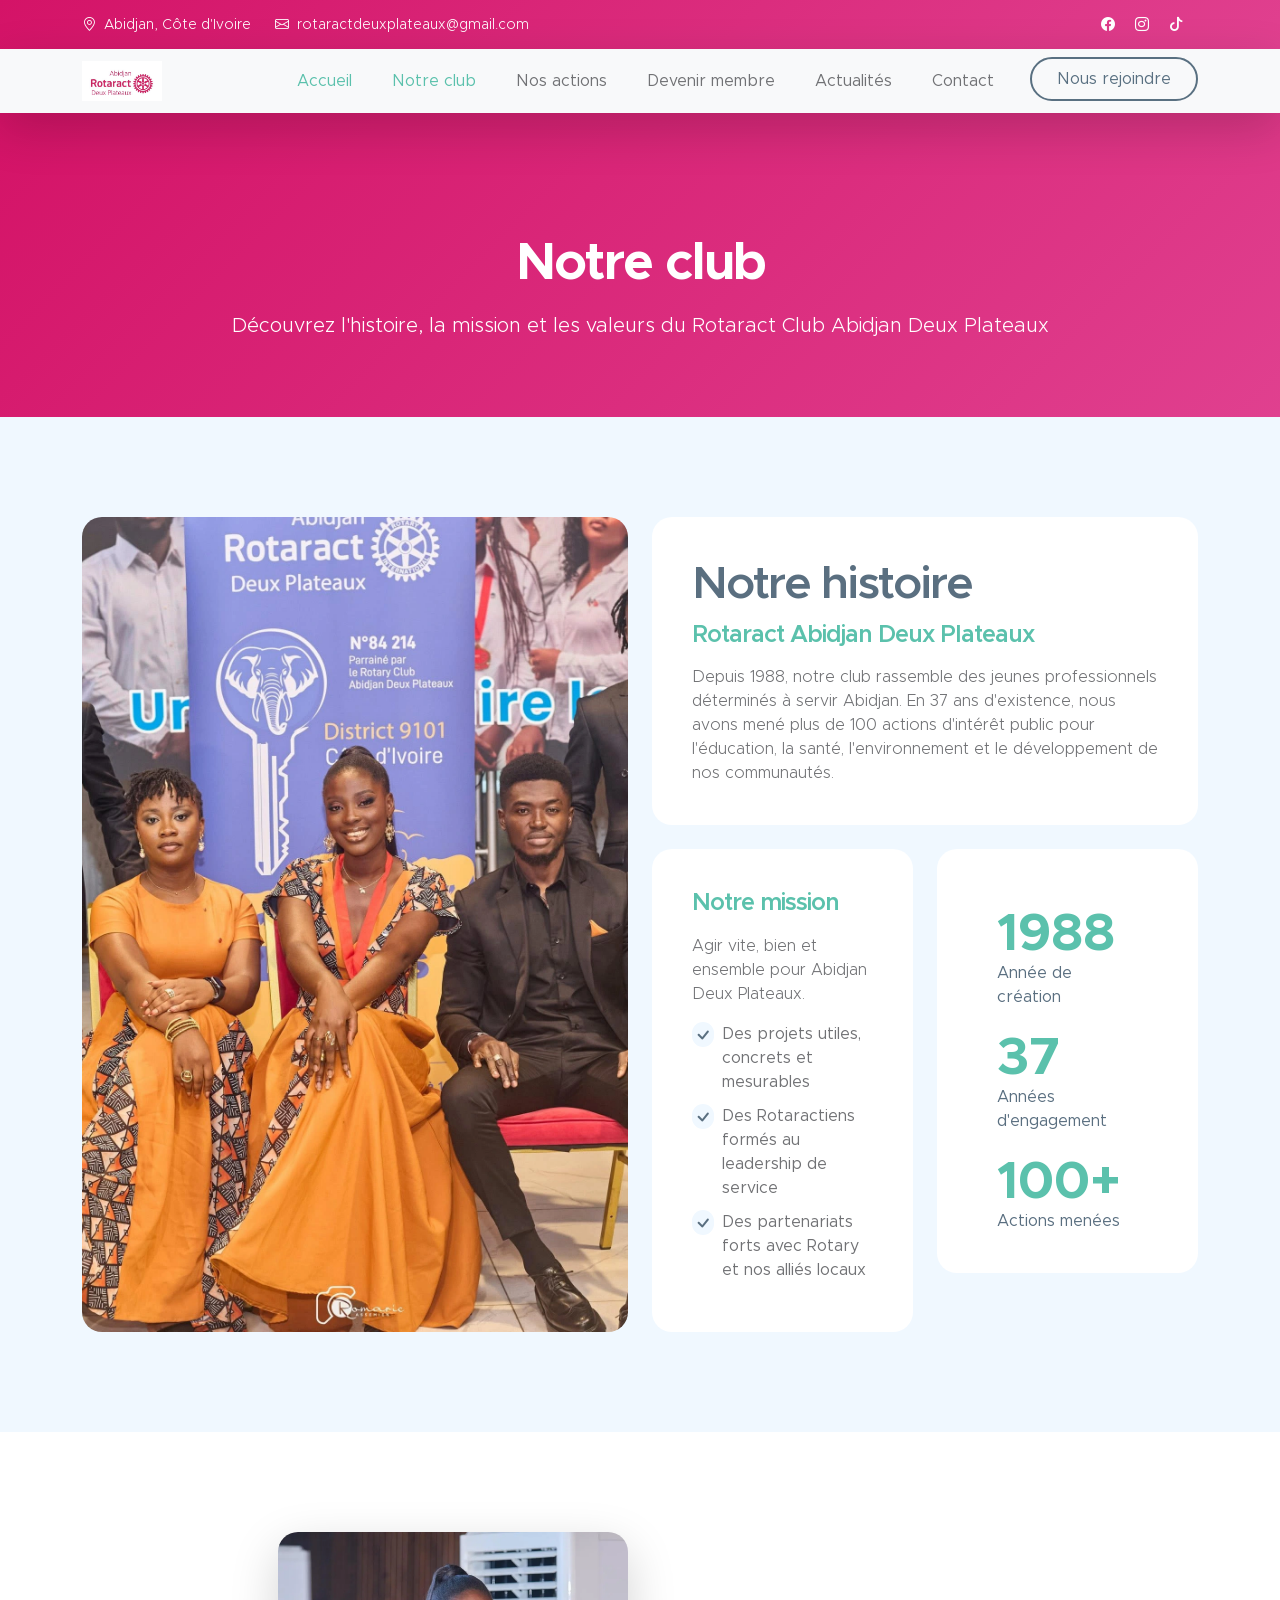
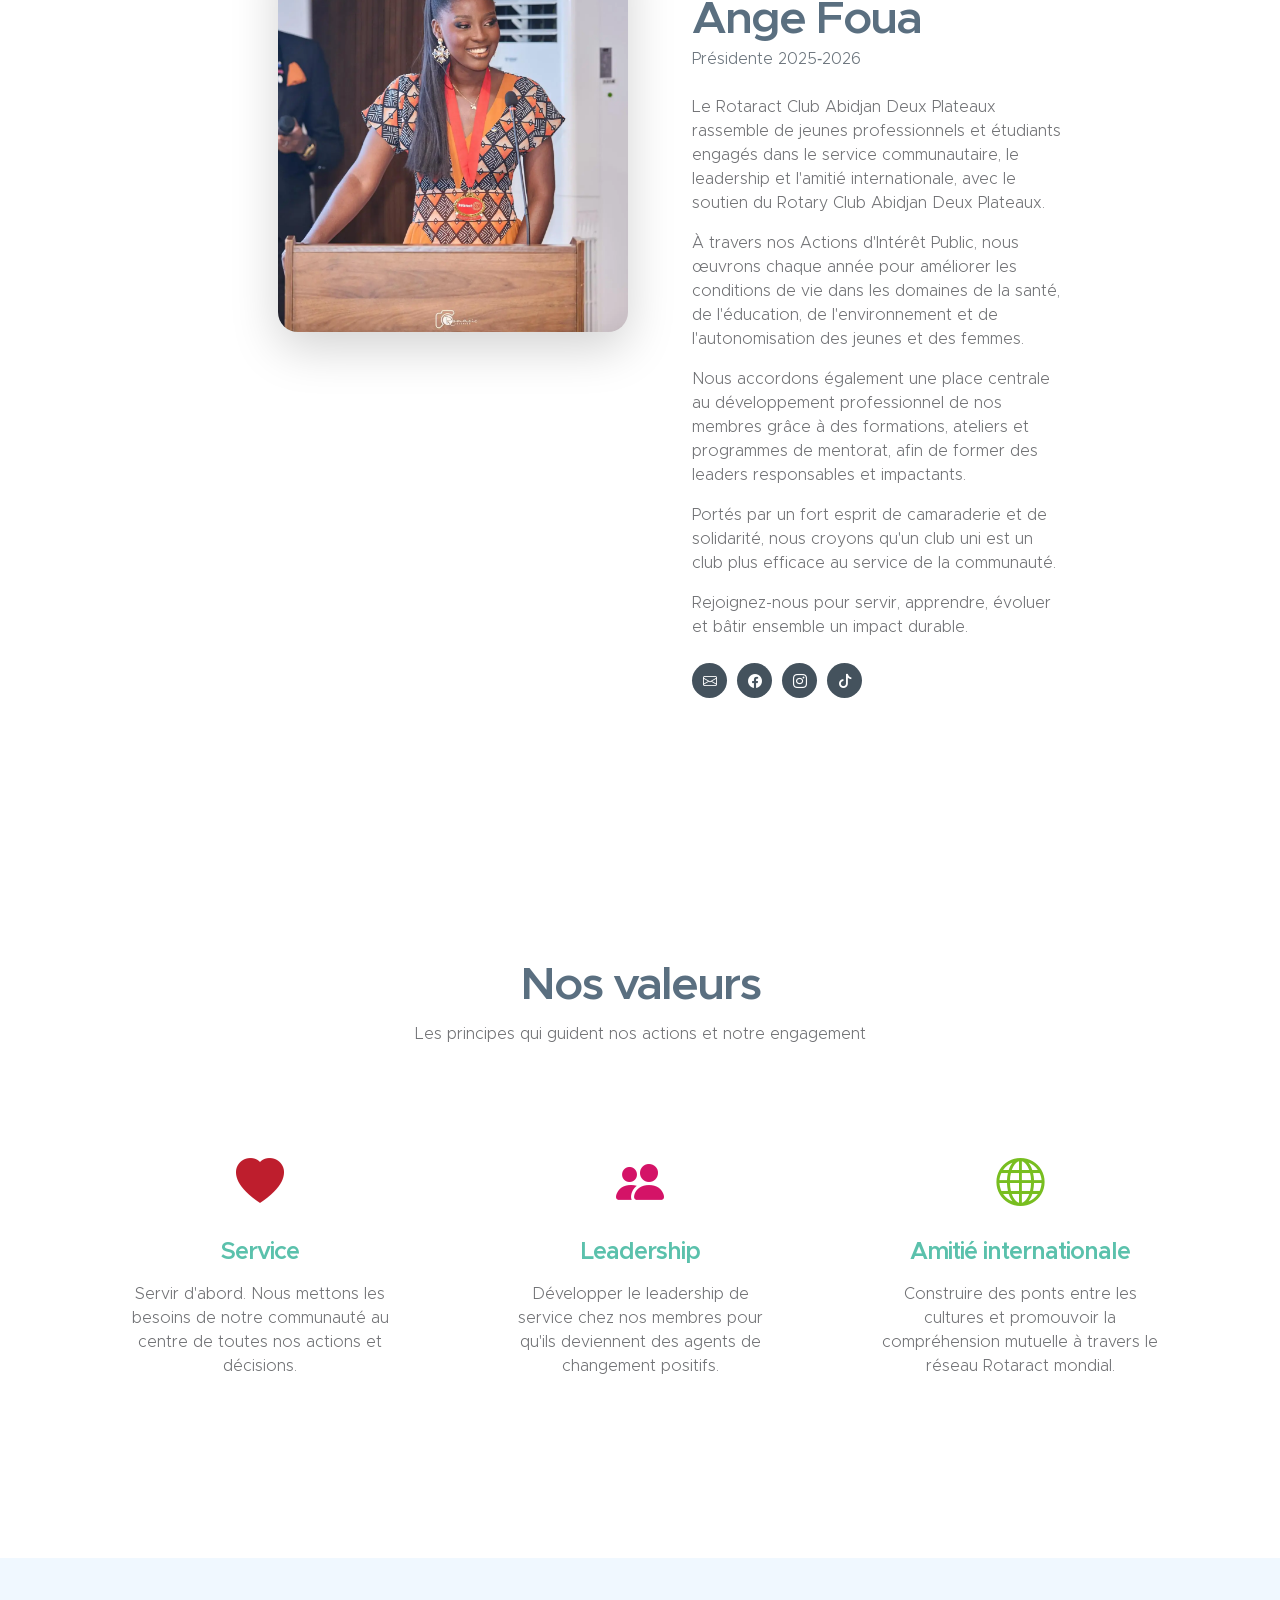
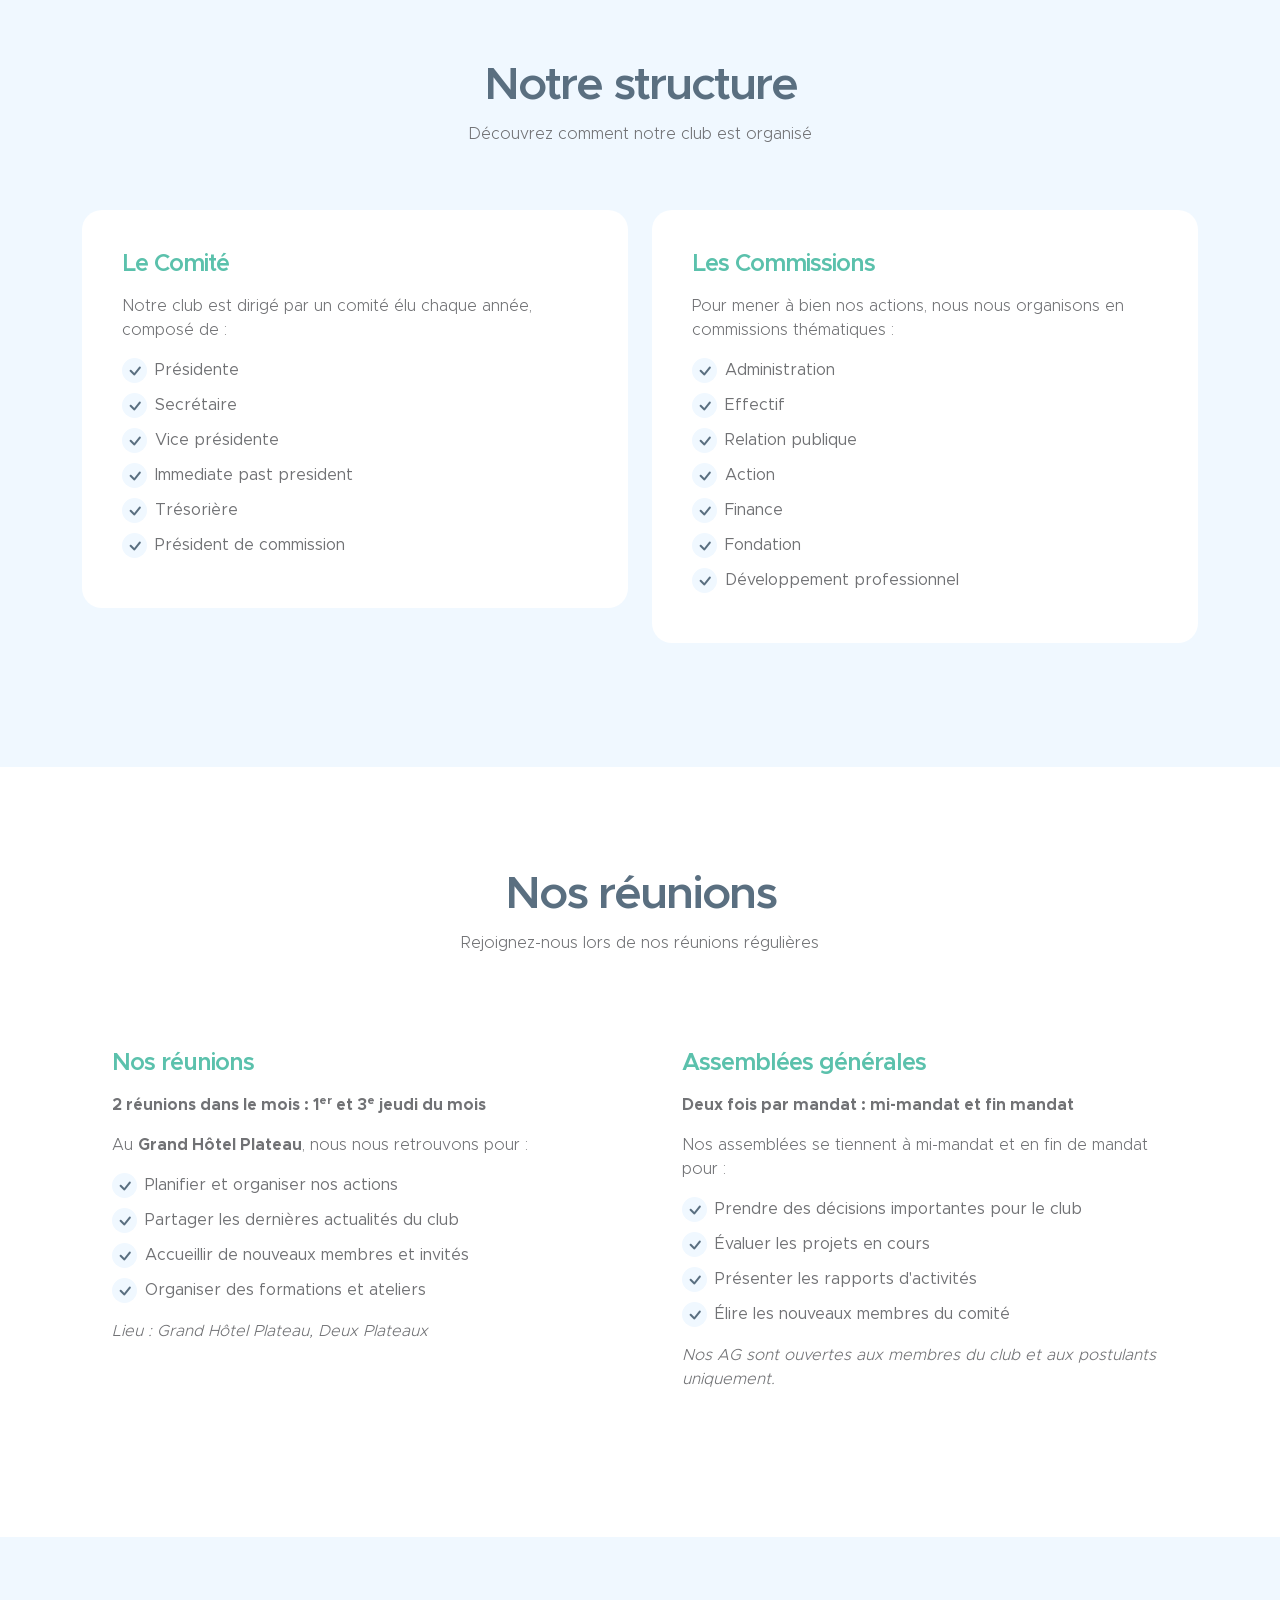
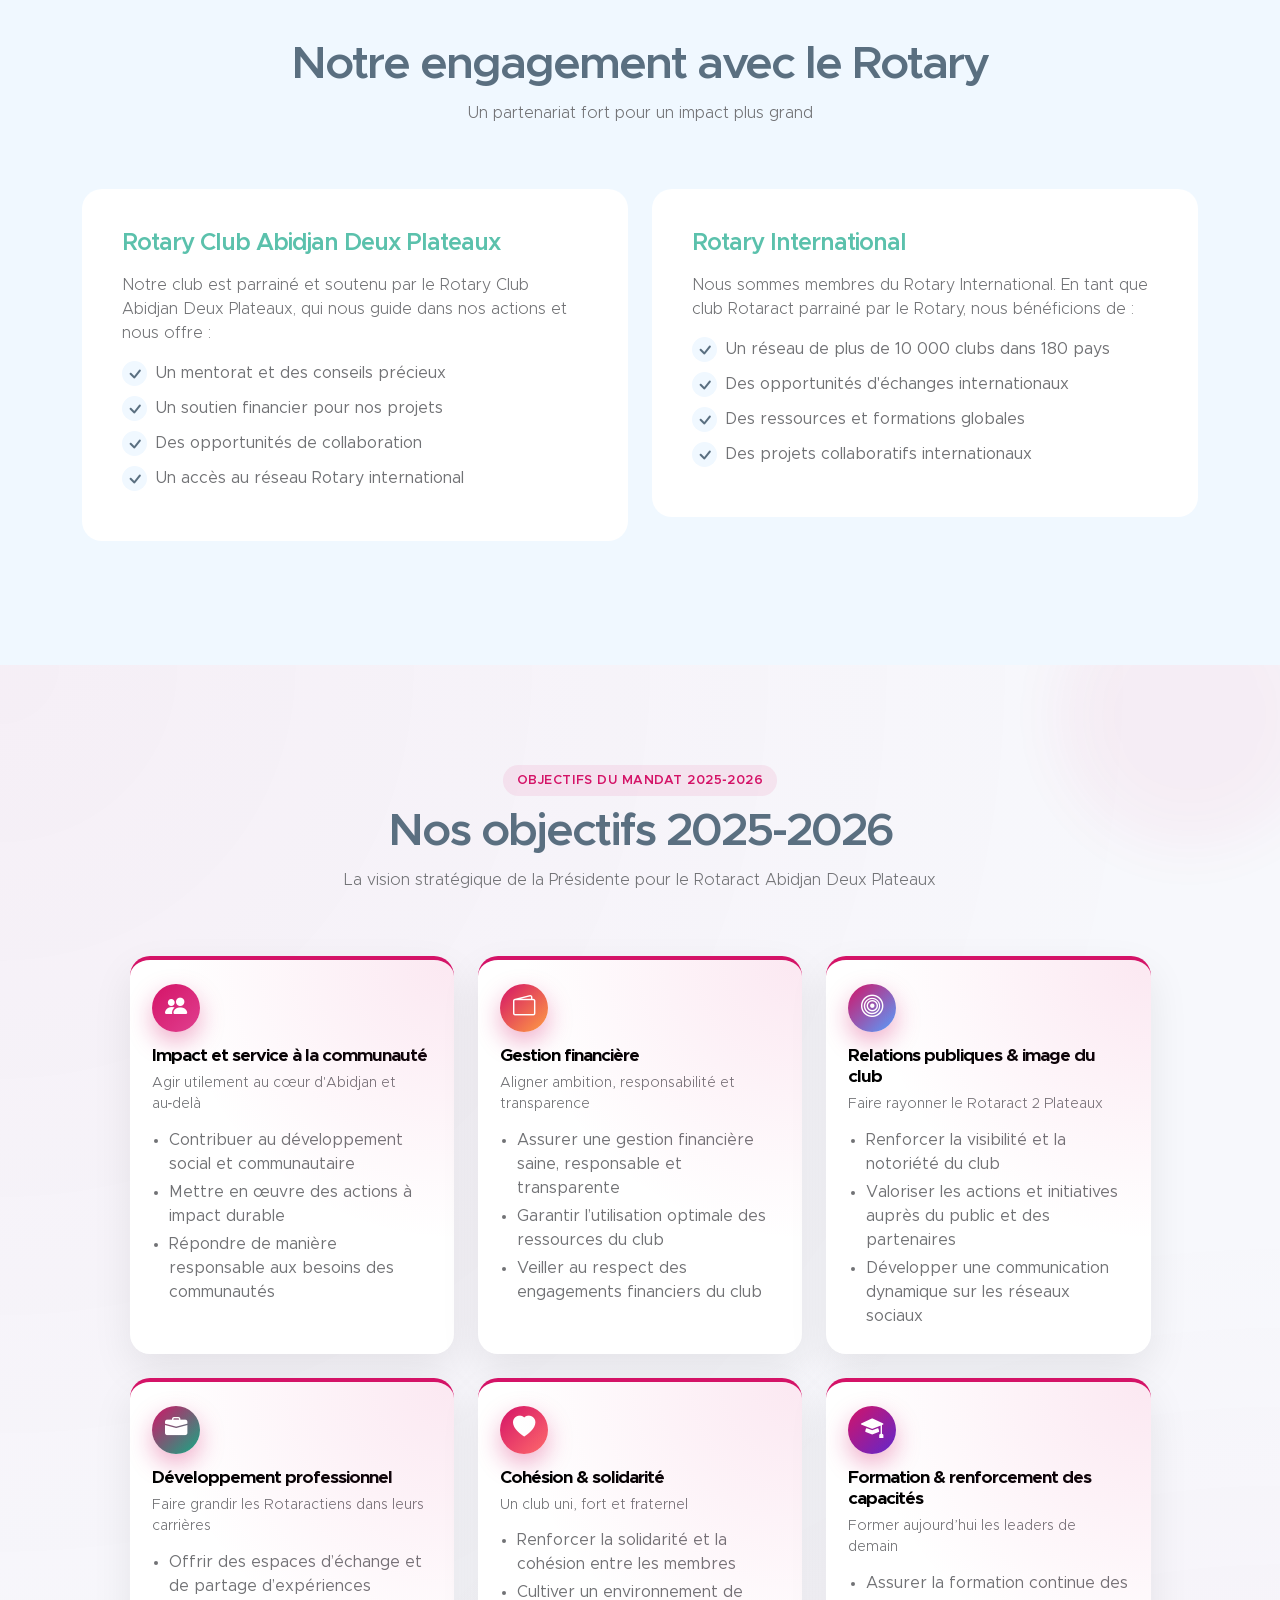
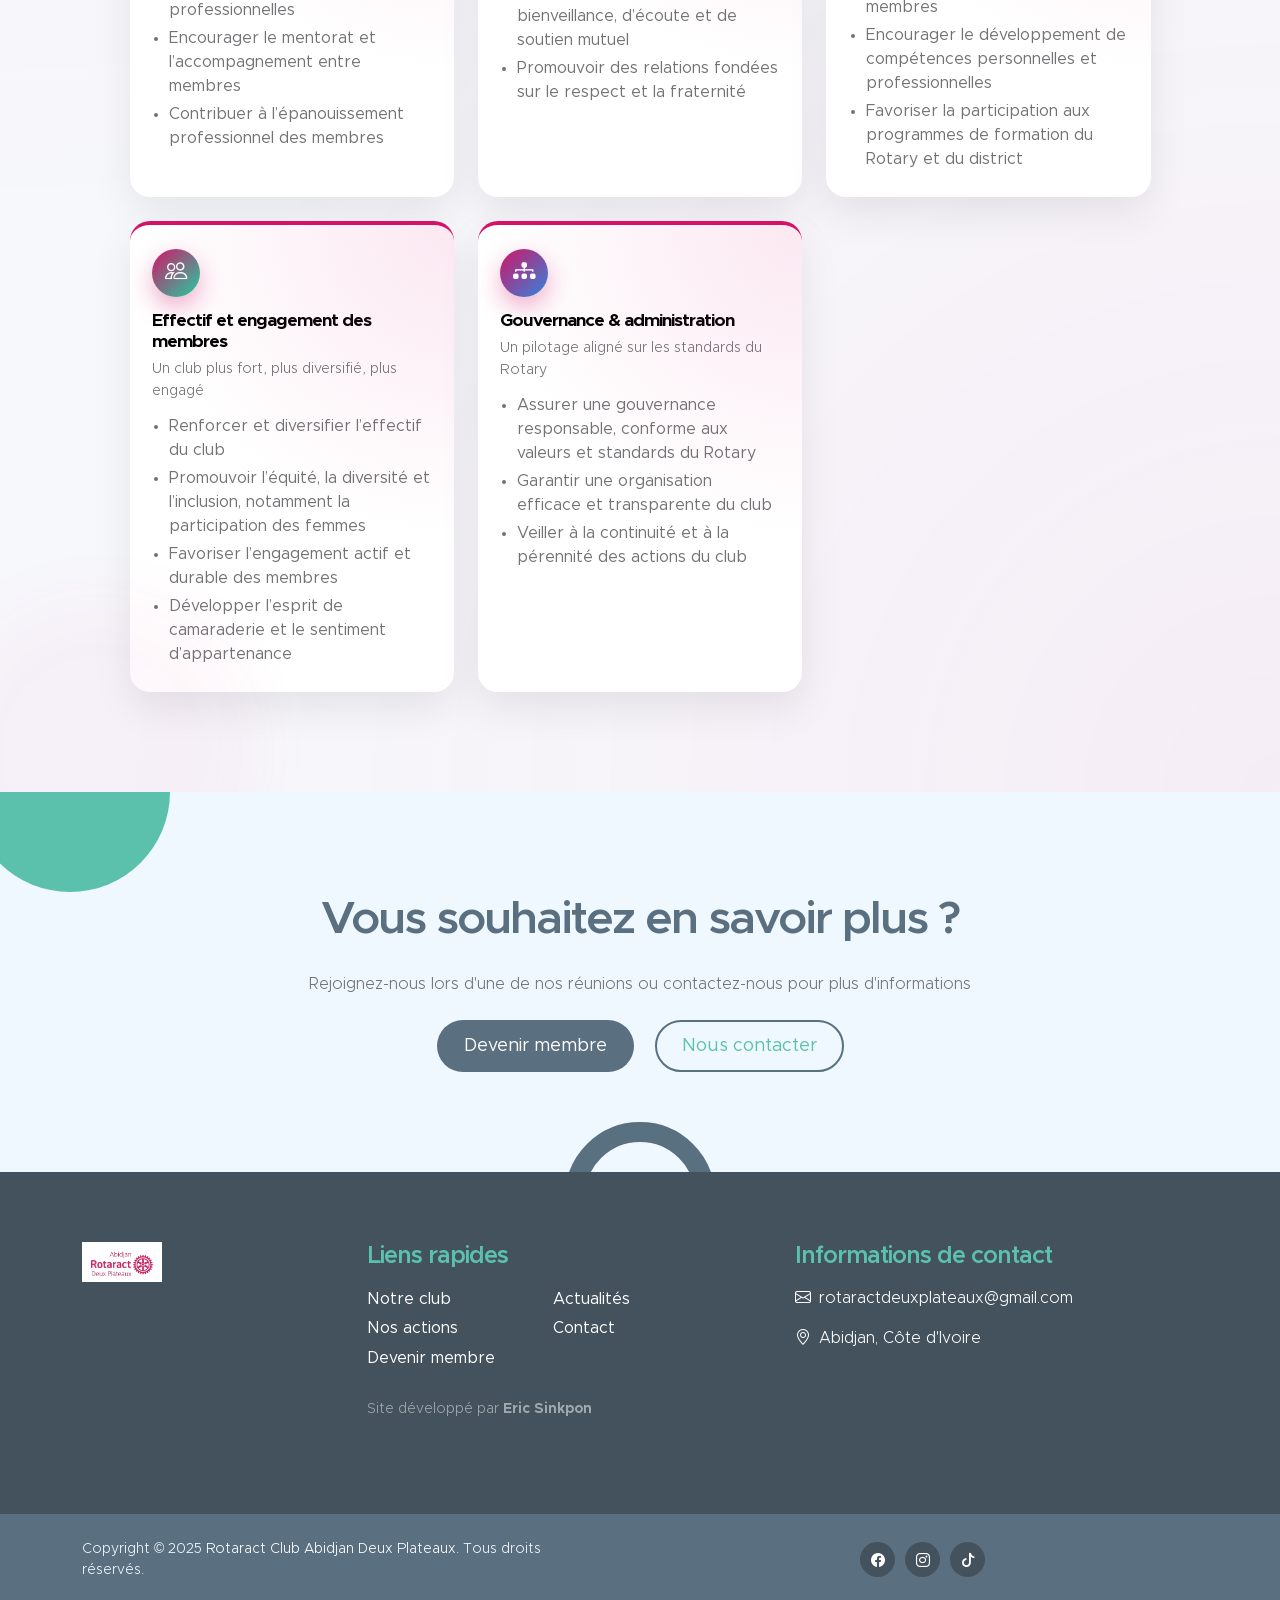
==== club.html @ 0c258805 "Initial import du site Rotaract 2 Plateaux" ====
<!doctype html>
<html lang="fr">

<head>
    <meta charset="utf-8">
    <meta name="viewport" content="width=device-width, initial-scale=1">

    <title>Notre club | Rotaract 2 Plateaux - Histoire, structure, Rotary Abidjan</title>
    <meta name="description" content="Rotaract Club Abidjan Deux Plateaux : histoire, mission, comité et commissions. Club de jeunes Rotary International à Abidjan, Côte d'Ivoire. Rotaract Deux Plateaux.">
    <meta name="keywords" content="Rotaract 2 Plateaux, Rotaract Abidjan, club Rotary Abidjan, notre club, Rotaract Côte d'Ivoire, jeunes Rotary, Deux Plateaux">
    <meta name="author" content="Rotaract Club Abidjan Deux Plateaux">
    <meta name="robots" content="index, follow">

    <meta property="og:type" content="website">
    <meta property="og:title" content="Notre club - Rotaract 2 Plateaux | Abidjan">
    <meta property="og:description" content="Découvrez l'histoire, la mission et la structure du Rotaract Club Abidjan Deux Plateaux. Membre du Rotary International.">
    <meta property="og:image" content="images/logo.png">
    <meta property="og:locale" content="fr_FR">

    <!-- CSS FILES -->
    <link href="css/bootstrap.min.css" rel="stylesheet">

    <link href="css/bootstrap-icons.css" rel="stylesheet">

    <link href="css/templatemo-kind-heart-charity.css" rel="stylesheet">
</head>

<body>
    <div class="page-loading-overlay" id="pageLoadingOverlay" aria-hidden="true">
        <img src="images/loading.JPG" alt="" class="page-loading-overlay__img" width="100" height="100">
    </div>
    <script>
      (function(){var el=document.getElementById('pageLoadingOverlay');if(!el)return;
      function hide(){el.classList.add('loaded');setTimeout(function(){if(el.parentNode)el.parentNode.removeChild(el);},450);}
      if(document.readyState!=='loading')hide();else document.addEventListener('DOMContentLoaded',hide);
      })();
    </script>
    <header class="site-header">
        <div class="container">
            <div class="row">

                <div class="col-lg-8 col-12 d-flex flex-wrap">
                    <p class="d-flex me-4 mb-0">
                        <i class="bi-geo-alt me-2"></i>
                        Abidjan, Côte d'Ivoire
                    </p>

                    <p class="d-flex mb-0">
                        <i class="bi-envelope me-2"></i>

                        <a href="mailto:rotaractdeuxplateaux@gmail.com">
                            rotaractdeuxplateaux@gmail.com
                        </a>
                    </p>
                </div>

                <div class="col-lg-3 col-12 ms-auto d-lg-block d-none">
                    <ul class="social-icon">
                        <li class="social-icon-item">
                            <a href="https://www.facebook.com/share/17fua4soZv/?mibextid=wwXIfr" target="_blank" rel="noopener" class="social-icon-link bi-facebook" aria-label="Facebook"></a>
                        </li>
                        <li class="social-icon-item">
                            <a href="https://www.instagram.com/_rotaractdeuxplateaux?igsh=MWwzYWVyMWt2Nnhscg==" target="_blank" rel="noopener" class="social-icon-link bi-instagram" aria-label="Instagram"></a>
                        </li>
                        <li class="social-icon-item">
                            <a href="https://www.tiktok.com/@_rotaractdeuxplat?_r=1&_t=ZS-94KS3LZIjZY" target="_blank" rel="noopener" class="social-icon-link bi-tiktok" aria-label="TikTok"></a>
                        </li>
                    </ul>
                </div>

            </div>
        </div>
    </header>

    <nav class="navbar navbar-expand-lg bg-light shadow-lg">
        <div class="container">
            <a class="navbar-brand" href="index.html">
                <img src="images/logo.png" class="logo img-fluid" alt="Rotaract 2 Plateaux">
            </a>

            <button class="navbar-toggler" type="button" data-bs-toggle="collapse" data-bs-target="#navbarNav"
                aria-controls="navbarNav" aria-expanded="false" aria-label="Toggle navigation">
                <span class="navbar-toggler-icon"></span>
            </button>

            <div class="collapse navbar-collapse" id="navbarNav">
                <ul class="navbar-nav ms-auto">
                    <li class="nav-item">
                        <a class="nav-link" href="index.html">Accueil</a>
                    </li>

                    <li class="nav-item">
                        <a class="nav-link active" href="club.html">Notre club</a>
                    </li>

                    <li class="nav-item">
                        <a class="nav-link" href="actions.html">Nos actions</a>
                    </li>

                    <li class="nav-item">
                        <a class="nav-link" href="membre.html">Devenir membre</a>
                    </li>

                    <li class="nav-item">
                        <a class="nav-link" href="actualites.html">Actualités</a>
                    </li>

                    <li class="nav-item">
                        <a class="nav-link" href="contact.html">Contact</a>
                    </li>

                    <li class="nav-item ms-3">
                        <a class="nav-link custom-btn custom-border-btn btn" href="membre.html">Nous rejoindre</a>
                    </li>
                </ul>
            </div>
        </div>
    </nav>

    <main>
        <section class="section-padding" style="padding-top: 120px; padding-bottom: 60px; background: linear-gradient(135deg, #D41367 0%, #E0408F 100%);">
            <div class="container">
                <div class="row">
                    <div class="col-lg-12 col-12 text-center">
                        <h1 class="text-white mb-3">Notre club</h1>
                        <p class="text-white lead">Découvrez l'histoire, la mission et les valeurs du Rotaract Club Abidjan Deux Plateaux</p>
                    </div>
                </div>
            </div>
        </section>

        <section class="section-padding section-bg">
            <div class="container">
                <div class="row">

                    <div class="col-lg-6 col-12 mb-5 mb-lg-0">
                        <img src="images/action.webp"
                            class="custom-text-box-image img-fluid" alt="">
                    </div>

                    <div class="col-lg-6 col-12">
                        <div class="custom-text-box">
                            <h2 class="mb-2">Notre histoire</h2>

                            <h5 class="mb-3">Rotaract Abidjan Deux Plateaux</h5>

                            <p class="mb-0">Depuis 1988, notre club rassemble des jeunes professionnels déterminés à
                                servir Abidjan. En 37 ans d'existence, nous avons mené plus de 100 actions
                                d'intérêt public pour l'éducation, la santé, l'environnement et
                                le développement de nos communautés.</p>
                        </div>

                        <div class="row">
                            <div class="col-lg-6 col-md-6 col-12">
                                <div class="custom-text-box mb-lg-0">
                                    <h5 class="mb-3">Notre mission</h5>

                                    <p>Agir vite, bien et ensemble pour Abidjan Deux Plateaux.</p>

                                    <ul class="custom-list mt-2">
                                        <li class="custom-list-item d-flex">
                                            <i class="bi-check custom-text-box-icon me-2"></i>
                                            Des projets utiles, concrets et mesurables
                                        </li>
                                        <li class="custom-list-item d-flex">
                                            <i class="bi-check custom-text-box-icon me-2"></i>
                                            Des Rotaractiens formés au leadership de service
                                        </li>
                                        <li class="custom-list-item d-flex">
                                            <i class="bi-check custom-text-box-icon me-2"></i>
                                            Des partenariats forts avec Rotary et nos alliés locaux
                                        </li>
                                    </ul>
                                </div>
                            </div>

                            <div class="col-lg-6 col-md-6 col-12">
                                <div class="custom-text-box d-flex flex-wrap d-lg-block mb-lg-0">
                                    <div class="counter-thumb">
                                        <div class="d-flex">
                                            <span class="counter-number" data-from="1" data-to="1988"
                                                data-speed="800"></span>
                                            <span class="counter-number-text"></span>
                                        </div>

                                        <span class="counter-text">Année de création</span>
                                    </div>

                                    <div class="counter-thumb mt-4">
                                        <div class="d-flex">
                                            <span class="counter-number" data-from="1" data-to="37"
                                                data-speed="800"></span>
                                            <span class="counter-number-text"></span>
                                        </div>

                                        <span class="counter-text">Années d'engagement</span>
                                    </div>

                                    <div class="counter-thumb mt-4">
                                        <div class="d-flex">
                                            <span class="counter-number" data-from="1" data-to="100"
                                                data-speed="800"></span>
                                            <span class="counter-number-text">+</span>
                                        </div>

                                        <span class="counter-text">Actions menées</span>
                                    </div>
                                </div>
                            </div>
                        </div>
                    </div>

                </div>
            </div>
        </section>

        <section class="about-section section-padding">
            <div class="container">
                <div class="row">

                    <div class="col-lg-6 col-md-5 col-12">
                        <img src="images/slide/cover3.webp"
                            class="about-image ms-lg-auto bg-light shadow-lg img-fluid" alt="Ange Foua, Présidente Rotaract Abidjan Deux Plateaux">
                    </div>

                    <div class="col-lg-5 col-md-7 col-12">
                        <div class="custom-text-block">
                            <h2 class="mb-0">Ange Foua</h2>

                            <p class="text-muted mb-lg-4 mb-md-4">Présidente 2025‑2026</p>

                            <p>Le Rotaract Club Abidjan Deux Plateaux rassemble de jeunes professionnels et étudiants engagés dans le service communautaire, le leadership et l'amitié internationale, avec le soutien du Rotary Club Abidjan Deux Plateaux.</p>

                            <p>À travers nos Actions d'Intérêt Public, nous œuvrons chaque année pour améliorer les conditions de vie dans les domaines de la santé, de l'éducation, de l'environnement et de l'autonomisation des jeunes et des femmes.</p>

                            <p>Nous accordons également une place centrale au développement professionnel de nos membres grâce à des formations, ateliers et programmes de mentorat, afin de former des leaders responsables et impactants.</p>

                            <p>Portés par un fort esprit de camaraderie et de solidarité, nous croyons qu'un club uni est un club plus efficace au service de la communauté.</p>

                            <p>Rejoignez-nous pour servir, apprendre, évoluer et bâtir ensemble un impact durable.</p>

                            <ul class="social-icon mt-4">
                                <li class="social-icon-item">
                                    <a href="mailto:rotaractdeuxplateaux@gmail.com" class="social-icon-link bi-envelope" aria-label="Email"></a>
                                </li>
                                <li class="social-icon-item">
                                    <a href="https://www.facebook.com/share/17fua4soZv/?mibextid=wwXIfr" target="_blank" rel="noopener" class="social-icon-link bi-facebook" aria-label="Facebook"></a>
                                </li>
                                <li class="social-icon-item">
                                    <a href="https://www.instagram.com/_rotaractdeuxplateaux?igsh=MWwzYWVyMWt2Nnhscg==" target="_blank" rel="noopener" class="social-icon-link bi-instagram" aria-label="Instagram"></a>
                                </li>
                                <li class="social-icon-item">
                                    <a href="https://www.tiktok.com/@_rotaractdeuxplat?_r=1&_t=ZS-94KS3LZIjZY" target="_blank" rel="noopener" class="social-icon-link bi-tiktok" aria-label="TikTok"></a>
                                </li>
                            </ul>
                        </div>
                    </div>

                </div>
            </div>
        </section>

        <section class="section-padding">
            <div class="container">
                <div class="row">
                    <div class="col-lg-12 col-12 text-center mb-5">
                        <h2>Nos valeurs</h2>
                        <p class="section-lead">Les principes qui guident nos actions et notre engagement</p>
                    </div>

                    <div class="col-lg-4 col-md-6 col-12 mb-4 mb-lg-0">
                        <div class="custom-text-box text-center">
                            <div class="mb-3">
                                <i class="bi-heart-fill" style="font-size: 3rem; color: #BE1E2D;"></i>
                            </div>
                            <h5 class="mb-3">Service</h5>
                            <p>Servir d'abord. Nous mettons les besoins de notre communauté au centre de toutes nos actions et décisions.</p>
                        </div>
                    </div>

                    <div class="col-lg-4 col-md-6 col-12 mb-4 mb-lg-0">
                        <div class="custom-text-box text-center">
                            <div class="mb-3">
                                <i class="bi-people-fill" style="font-size: 3rem; color: #D41367;"></i>
                            </div>
                            <h5 class="mb-3">Leadership</h5>
                            <p>Développer le leadership de service chez nos membres pour qu'ils deviennent des agents de changement positifs.</p>
                        </div>
                    </div>

                    <div class="col-lg-4 col-md-6 col-12">
                        <div class="custom-text-box text-center">
                            <div class="mb-3">
                                <i class="bi-globe" style="font-size: 3rem; color: #78BE20;"></i>
                            </div>
                            <h5 class="mb-3">Amitié internationale</h5>
                            <p>Construire des ponts entre les cultures et promouvoir la compréhension mutuelle à travers le réseau Rotaract mondial.</p>
                        </div>
                    </div>
                </div>
            </div>
        </section>

        <section class="section-padding section-bg">
            <div class="container">
                <div class="row">
                    <div class="col-lg-12 col-12 text-center mb-5">
                        <h2>Notre structure</h2>
                        <p class="section-lead">Découvrez comment notre club est organisé</p>
                    </div>

                    <div class="col-lg-6 col-12 mb-4 mb-lg-0">
                        <div class="custom-text-box">
                            <h5 class="mb-3">Le Comité</h5>
                            <p>Notre club est dirigé par un comité élu chaque année, composé de :</p>
                            <ul class="custom-list mt-2">
                                <li class="custom-list-item d-flex">
                                    <i class="bi-check custom-text-box-icon me-2"></i>
                                    Présidente
                                </li>
                                <li class="custom-list-item d-flex">
                                    <i class="bi-check custom-text-box-icon me-2"></i>
                                    Secrétaire
                                </li>
                                <li class="custom-list-item d-flex">
                                    <i class="bi-check custom-text-box-icon me-2"></i>
                                    Vice présidente
                                </li>
                                <li class="custom-list-item d-flex">
                                    <i class="bi-check custom-text-box-icon me-2"></i>
                                    Immediate past president
                                </li>
                                <li class="custom-list-item d-flex">
                                    <i class="bi-check custom-text-box-icon me-2"></i>
                                    Trésorière
                                </li>
                                <li class="custom-list-item d-flex">
                                    <i class="bi-check custom-text-box-icon me-2"></i>
                                    Président de commission
                                </li>
                            </ul>
                        </div>
                    </div>

                    <div class="col-lg-6 col-12">
                        <div class="custom-text-box">
                            <h5 class="mb-3">Les Commissions</h5>
                            <p>Pour mener à bien nos actions, nous nous organisons en commissions thématiques :</p>
                            <ul class="custom-list mt-2">
                                <li class="custom-list-item d-flex">
                                    <i class="bi-check custom-text-box-icon me-2"></i>
                                    Administration
                                </li>
                                <li class="custom-list-item d-flex">
                                    <i class="bi-check custom-text-box-icon me-2"></i>
                                    Effectif
                                </li>
                                <li class="custom-list-item d-flex">
                                    <i class="bi-check custom-text-box-icon me-2"></i>
                                    Relation publique
                                </li>
                                <li class="custom-list-item d-flex">
                                    <i class="bi-check custom-text-box-icon me-2"></i>
                                    Action
                                </li>
                                <li class="custom-list-item d-flex">
                                    <i class="bi-check custom-text-box-icon me-2"></i>
                                    Finance
                                </li>
                                <li class="custom-list-item d-flex">
                                    <i class="bi-check custom-text-box-icon me-2"></i>
                                    Fondation
                                </li>
                                <li class="custom-list-item d-flex">
                                    <i class="bi-check custom-text-box-icon me-2"></i>
                                    Développement professionnel
                                </li>
                            </ul>
                        </div>
                    </div>
                </div>
            </div>
        </section>

        <section class="section-padding">
            <div class="container">
                <div class="row">
                    <div class="col-lg-12 col-12 text-center mb-5">
                        <h2>Nos réunions</h2>
                        <p class="section-lead">Rejoignez-nous lors de nos réunions régulières</p>
                    </div>

                    <div class="col-lg-6 col-12 mb-4 mb-lg-0">
                        <div class="custom-block-wrap">
                            <div class="custom-block">
                                <div class="custom-block-body">
                                    <h5 class="mb-3">Nos réunions</h5>
                                    <p class="mb-3"><strong>2 réunions dans le mois : 1<sup>er</sup> et 3<sup>e</sup> jeudi du mois</strong></p>
                                    <p>Au <strong>Grand Hôtel Plateau</strong>, nous nous retrouvons pour :</p>
                                    <ul class="custom-list mt-2">
                                        <li class="custom-list-item d-flex">
                                            <i class="bi-check custom-text-box-icon me-2"></i>
                                            Planifier et organiser nos actions
                                        </li>
                                        <li class="custom-list-item d-flex">
                                            <i class="bi-check custom-text-box-icon me-2"></i>
                                            Partager les dernières actualités du club
                                        </li>
                                        <li class="custom-list-item d-flex">
                                            <i class="bi-check custom-text-box-icon me-2"></i>
                                            Accueillir de nouveaux membres et invités
                                        </li>
                                        <li class="custom-list-item d-flex">
                                            <i class="bi-check custom-text-box-icon me-2"></i>
                                            Organiser des formations et ateliers
                                        </li>
                                    </ul>
                                    <p class="mt-3"><em>Lieu : Grand Hôtel Plateau, Deux Plateaux</em></p>
                                </div>
                            </div>
                        </div>
                    </div>

                    <div class="col-lg-6 col-12">
                        <div class="custom-block-wrap">
                            <div class="custom-block">
                                <div class="custom-block-body">
                                    <h5 class="mb-3">Assemblées générales</h5>
                                    <p class="mb-3"><strong>Deux fois par mandat : mi-mandat et fin mandat</strong></p>
                                    <p>Nos assemblées se tiennent à mi-mandat et en fin de mandat pour :</p>
                                    <ul class="custom-list mt-2">
                                        <li class="custom-list-item d-flex">
                                            <i class="bi-check custom-text-box-icon me-2"></i>
                                            Prendre des décisions importantes pour le club
                                        </li>
                                        <li class="custom-list-item d-flex">
                                            <i class="bi-check custom-text-box-icon me-2"></i>
                                            Évaluer les projets en cours
                                        </li>
                                        <li class="custom-list-item d-flex">
                                            <i class="bi-check custom-text-box-icon me-2"></i>
                                            Présenter les rapports d'activités
                                        </li>
                                        <li class="custom-list-item d-flex">
                                            <i class="bi-check custom-text-box-icon me-2"></i>
                                            Élire les nouveaux membres du comité
                                        </li>
                                    </ul>
                                    <p class="mt-3"><em>Nos AG sont ouvertes aux membres du club et aux postulants uniquement.</em></p>
                                </div>
                            </div>
                        </div>
                    </div>
                </div>
            </div>
        </section>

        <section class="section-padding section-bg">
            <div class="container">
                <div class="row">
                    <div class="col-lg-12 col-12 text-center mb-5">
                        <h2>Notre engagement avec le Rotary</h2>
                        <p class="section-lead">Un partenariat fort pour un impact plus grand</p>
                    </div>

                    <div class="col-lg-6 col-12 mb-4 mb-lg-0">
                        <div class="custom-text-box">
                            <h5 class="mb-3">Rotary Club Abidjan Deux Plateaux</h5>
                            <p>Notre club est parrainé et soutenu par le Rotary Club Abidjan Deux Plateaux, qui nous guide dans nos actions et nous offre :</p>
                            <ul class="custom-list mt-2">
                                <li class="custom-list-item d-flex">
                                    <i class="bi-check custom-text-box-icon me-2"></i>
                                    Un mentorat et des conseils précieux
                                </li>
                                <li class="custom-list-item d-flex">
                                    <i class="bi-check custom-text-box-icon me-2"></i>
                                    Un soutien financier pour nos projets
                                </li>
                                <li class="custom-list-item d-flex">
                                    <i class="bi-check custom-text-box-icon me-2"></i>
                                    Des opportunités de collaboration
                                </li>
                                <li class="custom-list-item d-flex">
                                    <i class="bi-check custom-text-box-icon me-2"></i>
                                    Un accès au réseau Rotary international
                                </li>
                            </ul>
                        </div>
                    </div>

                    <div class="col-lg-6 col-12">
                        <div class="custom-text-box">
                            <h5 class="mb-3">Rotary International</h5>
                            <p>Nous sommes membres du Rotary International. En tant que club Rotaract parrainé par le Rotary, nous bénéficions de :</p>
                            <ul class="custom-list mt-2">
                                <li class="custom-list-item d-flex">
                                    <i class="bi-check custom-text-box-icon me-2"></i>
                                    Un réseau de plus de 10 000 clubs dans 180 pays
                                </li>
                                <li class="custom-list-item d-flex">
                                    <i class="bi-check custom-text-box-icon me-2"></i>
                                    Des opportunités d'échanges internationaux
                                </li>
                                <li class="custom-list-item d-flex">
                                    <i class="bi-check custom-text-box-icon me-2"></i>
                                    Des ressources et formations globales
                                </li>
                                <li class="custom-list-item d-flex">
                                    <i class="bi-check custom-text-box-icon me-2"></i>
                                    Des projets collaboratifs internationaux
                                </li>
                            </ul>
                        </div>
                    </div>
                </div>
            </div>
        </section>

        <section class="section-padding objectives-section" id="objectifs-mandat">
            <div class="container">
                <div class="row">
                    <div class="col-lg-12 col-12 text-center mb-5">
                        <span class="section-badge">Objectifs du mandat 2025‑2026</span>
                        <h2>Nos objectifs 2025-2026</h2>
                        <p class="section-lead">La vision stratégique de la Présidente pour le Rotaract Abidjan Deux Plateaux</p>
                    </div>

                    <div class="col-lg-11 col-12 mx-auto">
                        <div class="objectives-grid">
                            <article class="objective-card">
                                <div class="objective-card__icon objective-card__icon--impact">
                                    <i class="bi-people-fill"></i>
                                </div>
                                <h5 class="objective-card__title">Impact et service à la communauté</h5>
                                <p class="objective-card__subtitle">Agir utilement au cœur d'Abidjan et au‑delà</p>
                                <ul class="objective-card__list">
                                    <li>Contribuer au développement social et communautaire</li>
                                    <li>Mettre en œuvre des actions à impact durable</li>
                                    <li>Répondre de manière responsable aux besoins des communautés</li>
                                </ul>
                            </article>

                            <article class="objective-card">
                                <div class="objective-card__icon objective-card__icon--finance">
                                    <i class="bi-wallet2"></i>
                                </div>
                                <h5 class="objective-card__title">Gestion financière</h5>
                                <p class="objective-card__subtitle">Aligner ambition, responsabilité et transparence</p>
                                <ul class="objective-card__list">
                                    <li>Assurer une gestion financière saine, responsable et transparente</li>
                                    <li>Garantir l’utilisation optimale des ressources du club</li>
                                    <li>Veiller au respect des engagements financiers du club</li>
                                </ul>
                            </article>

                            <article class="objective-card">
                                <div class="objective-card__icon objective-card__icon--image">
                                    <i class="bi-bullseye"></i>
                                </div>
                                <h5 class="objective-card__title">Relations publiques &amp; image du club</h5>
                                <p class="objective-card__subtitle">Faire rayonner le Rotaract 2 Plateaux</p>
                                <ul class="objective-card__list">
                                    <li>Renforcer la visibilité et la notoriété du club</li>
                                    <li>Valoriser les actions et initiatives auprès du public et des partenaires</li>
                                    <li>Développer une communication dynamique sur les réseaux sociaux</li>
                                </ul>
                            </article>

                            <article class="objective-card">
                                <div class="objective-card__icon objective-card__icon--pro">
                                    <i class="bi-briefcase-fill"></i>
                                </div>
                                <h5 class="objective-card__title">Développement professionnel</h5>
                                <p class="objective-card__subtitle">Faire grandir les Rotaractiens dans leurs carrières</p>
                                <ul class="objective-card__list">
                                    <li>Offrir des espaces d’échange et de partage d’expériences professionnelles</li>
                                    <li>Encourager le mentorat et l’accompagnement entre membres</li>
                                    <li>Contribuer à l’épanouissement professionnel des membres</li>
                                </ul>
                            </article>

                            <article class="objective-card">
                                <div class="objective-card__icon objective-card__icon--cohesion">
                                    <i class="bi-heart-fill"></i>
                                </div>
                                <h5 class="objective-card__title">Cohésion &amp; solidarité</h5>
                                <p class="objective-card__subtitle">Un club uni, fort et fraternel</p>
                                <ul class="objective-card__list">
                                    <li>Renforcer la solidarité et la cohésion entre les membres</li>
                                    <li>Cultiver un environnement de bienveillance, d’écoute et de soutien mutuel</li>
                                    <li>Promouvoir des relations fondées sur le respect et la fraternité</li>
                                </ul>
                            </article>

                            <article class="objective-card">
                                <div class="objective-card__icon objective-card__icon--formation">
                                    <i class="bi-mortarboard-fill"></i>
                                </div>
                                <h5 class="objective-card__title">Formation &amp; renforcement des capacités</h5>
                                <p class="objective-card__subtitle">Former aujourd’hui les leaders de demain</p>
                                <ul class="objective-card__list">
                                    <li>Assurer la formation continue des membres</li>
                                    <li>Encourager le développement de compétences personnelles et professionnelles</li>
                                    <li>Favoriser la participation aux programmes de formation du Rotary et du district</li>
                                </ul>
                            </article>

                            <article class="objective-card">
                                <div class="objective-card__icon objective-card__icon--members">
                                    <i class="bi-people"></i>
                                </div>
                                <h5 class="objective-card__title">Effectif et engagement des membres</h5>
                                <p class="objective-card__subtitle">Un club plus fort, plus diversifié, plus engagé</p>
                                <ul class="objective-card__list">
                                    <li>Renforcer et diversifier l’effectif du club</li>
                                    <li>Promouvoir l’équité, la diversité et l’inclusion, notamment la participation des femmes</li>
                                    <li>Favoriser l’engagement actif et durable des membres</li>
                                    <li>Développer l’esprit de camaraderie et le sentiment d’appartenance</li>
                                </ul>
                            </article>

                            <article class="objective-card">
                                <div class="objective-card__icon objective-card__icon--governance">
                                    <i class="bi-diagram-3-fill"></i>
                                </div>
                                <h5 class="objective-card__title">Gouvernance &amp; administration</h5>
                                <p class="objective-card__subtitle">Un pilotage aligné sur les standards du Rotary</p>
                                <ul class="objective-card__list">
                                    <li>Assurer une gouvernance responsable, conforme aux valeurs et standards du Rotary</li>
                                    <li>Garantir une organisation efficace et transparente du club</li>
                                    <li>Veiller à la continuité et à la pérennité des actions du club</li>
                                </ul>
                            </article>
                        </div>
                    </div>
                </div>
            </div>
        </section>

        <section class="cta-section section-padding section-bg">
            <div class="container">
                <div class="row justify-content-center align-items-center">
                    <div class="col-lg-8 col-12 text-center">
                        <h2 class="mb-4">Vous souhaitez en savoir plus ?</h2>
                        <p class="mb-4">Rejoignez-nous lors d'une de nos réunions ou contactez-nous pour plus d'informations</p>
                        <a href="membre.html" class="custom-btn btn me-3">Devenir membre</a>
                        <a href="contact.html" class="custom-btn custom-border-btn btn">Nous contacter</a>
                    </div>
                </div>
            </div>
        </section>
    </main>

    <footer class="site-footer">
        <div class="container">
            <div class="row">
                <div class="col-lg-3 col-12 mb-4">
                    <img src="images/logo.png" class="logo img-fluid" alt="">
                </div>

                <div class="col-lg-4 col-md-6 col-12 mb-4">
                    <h5 class="site-footer-title mb-3">Liens rapides</h5>

                    <ul class="footer-menu">
                        <li class="footer-menu-item"><a href="club.html" class="footer-menu-link">Notre club</a></li>

                        <li class="footer-menu-item"><a href="actions.html" class="footer-menu-link">Nos actions</a></li>

                        <li class="footer-menu-item"><a href="membre.html" class="footer-menu-link">Devenir membre</a></li>

                        <li class="footer-menu-item"><a href="actualites.html" class="footer-menu-link">Actualités</a></li>

                        <li class="footer-menu-item"><a href="contact.html" class="footer-menu-link">Contact</a></li>
                    </ul>
                    <p class="developer-credit mt-4 mb-0 small text-white-50">Site développé par <strong>Eric Sinkpon</strong></p>
                </div>

                <div class="col-lg-4 col-md-6 col-12 mx-auto">
                    <h5 class="site-footer-title mb-3">Informations de contact</h5>

                    <p class="text-white d-flex">
                        <i class="bi-envelope me-2"></i>

                        <a href="mailto:rotaractdeuxplateaux@gmail.com" class="site-footer-link">
                            rotaractdeuxplateaux@gmail.com
                        </a>
                    </p>

                    <p class="text-white d-flex mt-3">
                        <i class="bi-geo-alt me-2"></i>
                        Abidjan, Côte d'Ivoire
                    </p>
                </div>
            </div>
        </div>

        <div class="site-footer-bottom">
            <div class="container">
                <div class="row">

                    <div class="col-lg-6 col-md-7 col-12">
                        <p class="copyright-text mb-0">Copyright © 2025 <a href="index.html">Rotaract Club Abidjan Deux Plateaux</a>.
                            Tous droits réservés.
                        </p>
                    </div>

                    <div class="col-lg-6 col-md-5 col-12 d-flex justify-content-center align-items-center mx-auto">
                        <ul class="social-icon">
                            <li class="social-icon-item">
                                <a href="https://www.facebook.com/share/17fua4soZv/?mibextid=wwXIfr" target="_blank" rel="noopener" class="social-icon-link bi-facebook" aria-label="Facebook"></a>
                            </li>
                            <li class="social-icon-item">
                                <a href="https://www.instagram.com/_rotaractdeuxplateaux?igsh=MWwzYWVyMWt2Nnhscg==" target="_blank" rel="noopener" class="social-icon-link bi-instagram" aria-label="Instagram"></a>
                            </li>
                            <li class="social-icon-item">
                                <a href="https://www.tiktok.com/@_rotaractdeuxplat?_r=1&_t=ZS-94KS3LZIjZY" target="_blank" rel="noopener" class="social-icon-link bi-tiktok" aria-label="TikTok"></a>
                            </li>
                        </ul>
                    </div>

                </div>
            </div>
        </div>
    </footer>

    <!-- JAVASCRIPT FILES -->
    <script src="js/jquery.min.js"></script>
    <script src="js/bootstrap.min.js"></script>
    <script src="js/jquery.sticky.js"></script>
    <script src="js/click-scroll.js"></script>
    <script src="js/counter.js"></script>
    <script src="js/custom.js"></script>

</body>

</html>
---- css/templatemo-kind-heart-charity.css ----
/*

TemplateMo 581 Kind Heart Charity

https://templatemo.com/tm-581-kind-heart-charity

*/



@font-face {
    font-family: 'Metropolis';
    src: url('../fonts/Metropolis/Metropolis-Regular.woff2') format('woff2'),
        url('../fonts/Metropolis/Metropolis-Regular.woff') format('woff');
    font-weight: normal;
    font-style: normal;
    font-display: swap;
}

@font-face {
    font-family: 'Metropolis';
    src: url('../fonts/Metropolis/Metropolis-Light.woff2') format('woff2'),
        url('../fonts/Metropolis/Metropolis-Light.woff') format('woff');
    font-weight: 300;
    font-style: normal;
    font-display: swap;
}

@font-face {
    font-family: 'Metropolis';
    src: url('../fonts/Metropolis/Metropolis-SemiBold.woff2') format('woff2'),
        url('../fonts/Metropolis/Metropolis-SemiBold.woff') format('woff');
    font-weight: 600;
    font-style: normal;
    font-display: swap;
}

@font-face {
    font-family: 'Metropolis';
    src: url('../fonts/Metropolis/Metropolis-Bold.woff2') format('woff2'),
        url('../fonts/Metropolis/Metropolis-Bold.woff') format('woff');
    font-weight: bold;
    font-style: normal;
    font-display: swap;
}

/*---------------------------------------
  CUSTOM PROPERTIES ( VARIABLES )             
-----------------------------------------*/
:root {
  /* Couleur rose Rotaract (remplace le bleu sur les éléments de marque) */
  --rotaract-rose:                #D41367;
  --rotaract-rose-light:           #E0408F;
  --white-color:                  #ffffff;
  --primary-color:                #5bc1ac;
  --secondary-color:              #5a6f80;
  --section-bg-color:             #f0f8ff;
  --site-footer-bg-color:         #44525d;
  --custom-btn-bg-color:          #597081;
  --custom-btn-bg-hover-color:    #5bc1ac;
  --dark-color:                   #000000;
  --p-color:                      #717275;
  --border-color:                 #e9eaeb;

  --body-font-family:             'Metropolis', sans-serif;

  --h1-font-size:                 52px;
  --h2-font-size:                 46px;
  --h3-font-size:                 32px;
  --h4-font-size:                 28px;
  --h5-font-size:                 24px;
  --h6-font-size:                 22px;
  --p-font-size:                  16px;
  --btn-font-size:                18px;
  --copyright-font-size:          14px;

  --border-radius-large:          100px;
  --border-radius-medium:         20px;
  --border-radius-small:          10px;

  --font-weight-light:            300;
  --font-weight-normal:           400;
  --font-weight-semibold:         600;
  --font-weight-bold:             700;
}

body {
  background-color: var(--white-color);
  font-family: var(--body-font-family); 
}


/*---------------------------------------
  TYPOGRAPHY               
-----------------------------------------*/

h2,
h3,
h4,
h5,
h6 {
  color: var(--dark-color);
}

h1,
h2,
h3,
h4,
h5,
h6 {
  font-weight: var(--font-weight-semibold);
  letter-spacing: -1px;
}

h1 {
  font-size: var(--h1-font-size);
  font-weight: var(--font-weight-bold);
  letter-spacing: -2px;
}

h2 {
  color: var(--secondary-color);
  font-size: var(--h2-font-size);
  letter-spacing: -2px;
}

h3 {
  font-size: var(--h3-font-size);
}

h4 {
  font-size: var(--h4-font-size);
}

h5 {
  color: var(--primary-color);
  font-size: var(--h5-font-size);
}

h6 {
  font-size: var(--h6-font-size);
}

p {
  color: var(--p-color);
  font-size: var(--p-font-size);
  font-weight: var(--font-weight-light);
}

ul li {
  color: var(--p-color);
  font-size: var(--p-font-size);
  font-weight: var(--font-weight-normal);
}

a, 
button {
  touch-action: manipulation;
  transition: all 0.3s;
}

a {
  color: var(--p-color);
  text-decoration: none;
}

a:hover {
  color: var(--primary-color);
}

b,
strong {
  font-weight: var(--font-weight-bold);
}


/*---------------------------------------
  SECTION               
-----------------------------------------*/
.section-padding {
  padding-top: 100px;
  padding-bottom: 100px;
}

.section-bg {
  background-color: var(--section-bg-color);
}

.section-overlay {
  background: rgba(0, 0, 0, 0.35);
  position: absolute;
  top: 0;
  left: 0;
  pointer-events: none;
  width: 100%;
  height: 100%;
}

.section-overlay + .container {
  position: relative;
}


/*---------------------------------------
  CUSTOM BLOCK               
-----------------------------------------*/
.custom-block-wrap {
  background: var(--white-color);
  border-radius: var(--border-radius-medium);
  position: relative;
  overflow: hidden;
  transition: all 0.5s;
}

.custom-block-wrap:hover {
  box-shadow: 0 1rem 3rem rgba(0,0,0,.175);
}

.custom-block-body {
  padding: 30px;
}

.custom-block-image {
  display: block;
  width: 100%;
  height: 100%;
  object-fit: cover;
}

.custom-block .custom-btn {
  border-radius: 0;
  display: block;
}


/*---------------------------------------
  PROGRESS BAR               
-----------------------------------------*/
.progress {
  background: var(--border-color);
  height: 5px;
}

.progress-bar {
  background: var(--secondary-color);
}


/*---------------------------------------
  CUSTOM ICON COLOR               
-----------------------------------------*/
.custom-icon {
  color: var(--secondary-color);
}


/*---------------------------------------
  CUSTOM LIST               
-----------------------------------------*/
.custom-list {
  margin-bottom: 0;
  padding-left: 0;
}

.custom-list-item {
  list-style: none;
  margin-top: 10px;
  margin-bottom: 10px;
}


/*---------------------------------------
  CUSTOM TEXT BOX               
-----------------------------------------*/
.custom-text-box {
  background: var(--white-color);
  border-radius: var(--border-radius-medium);
  margin-bottom: 24px;
  padding: 40px;
}

.custom-text-box-image {
  border-radius: var(--border-radius-medium);
  width: 100%;
  height: 100%;
  object-fit: cover;
}

.custom-text-box-icon {
  background: var(--section-bg-color);
  border-radius: var(--border-radius-large);
  color: var(--secondary-color);
  font-size: var(--h6-font-size);
  text-align: center;
  display: inline-block;
  vertical-align: middle;
  width: 25px;
  height: 25px;
  line-height: 30px;
}


/*---------------------------------------
  AVATAR IMAGE - TESTIMONIAL, AUTHOR               
-----------------------------------------*/
.avatar-image {
  border-radius: var(--border-radius-large);
  width: 65px;
  height: 65px;
  object-fit: cover;
}


/*---------------------------------------
  CUSTOM BUTTON               
-----------------------------------------*/
.custom-btn {
  background: var(--secondary-color);
  border: 2px solid transparent;
  border-radius: var(--border-radius-large);
  color: var(--white-color);
  font-size: var(--btn-font-size);
  font-weight: var(--font-weight-normal);
  line-height: normal;
  padding: 15px 25px;
}

.navbar-expand-lg .navbar-nav .nav-link.custom-btn {
  color: var(--custom-btn-bg-color);
  margin-top: 8px;
  padding: 12px 25px;
}

.custom-btn:hover {
  background: var(--primary-color);
  color: var(--white-color);
}

.custom-border-btn {
  background: transparent;
  border: 2px solid var(--custom-btn-bg-color);
  color: var(--primary-color);
}

.navbar-expand-lg .navbar-nav .nav-link.custom-btn:hover,
.custom-border-btn:hover {
  background: var(--custom-btn-bg-hover-color);
  border-color: transparent;
  color: var(--white-color);
}


/*---------------------------------------
  NAVIGATION              
-----------------------------------------*/
.navbar {
  background: var(--white-color);
  z-index: 9;
  padding-top: 0;
  padding-bottom: 0;
}

.navbar-brand {
  color: var(--primary-color);
  font-size: var(--h6-font-size);
  font-weight: var(--font-weight-bold);
}

.navbar-brand span {
  display: inline-block;
  vertical-align: middle;
}

.navbar-brand small {
  color: var(--secondary-color);
  display: block;
  font-size: 10px;
  line-height: normal;
  text-transform: uppercase;
}

.logo {
  width: 80px;
  height: auto;
}

.navbar-expand-lg .navbar-nav .nav-link {
  margin-right: 0;
  margin-left: 0;
  padding: 20px;
}

.navbar-nav .nav-link {
  display: inline-block;
  color: var(--p-color);
  font-size: var(--p-font-size);
  font-weight: var(--font-weight-medium);
  position: relative;
  padding-top: 15px;
  padding-bottom: 15px;
}

.navbar-nav .nav-link.active, 
.navbar-nav .nav-link:hover {
  background: transparent;
  color: var(--primary-color);
}

.dropdown-menu {
  background: var(--white-color);
  box-shadow: 0 1rem 3rem rgba(0,0,0,.175);
  border: 0;
  max-width: 50px;
  padding: 0;
  margin-top: 20px;
}

.dropdown-item {
  display: inline-block;
  color: var(--p-bg-color);
  font-size: var(--menu-font-size);
  font-weight: var(--font-weight-medium);
  position: relative;
  padding-top: 10px;
  padding-bottom: 10px;
}

.dropdown-menu li:last-child .dropdown-item {
  padding-top: 0;
}

.dropdown-item.active, 
.dropdown-item:active,
.dropdown-item:focus, 
.dropdown-item:hover {
  background: transparent;
  color: var(--primary-color);
}

.dropdown-toggle::after {
  content: "\f282";
  display: inline-block;
  font-family: bootstrap-icons !important;
  font-size: var(--copyright-font-size);
  font-style: normal;
  font-weight: normal !important;
  font-variant: normal;
  text-transform: none;
  line-height: 1;
  vertical-align: -.125em;
  -webkit-font-smoothing: antialiased;
  -moz-osx-font-smoothing: grayscale;
  position: relative;
  left: 2px;
  border: 0;
}

@media screen and (min-width: 992px) {
  .dropdown:hover .dropdown-menu {
    display: block;
    margin-top: 0;
  }
}

.navbar-toggler {
  border: 0;
  padding: 0;
  cursor: pointer;
  margin: 0;
  width: 30px;
  height: 35px;
  outline: none;
}

.navbar-toggler:focus {
  outline: none;
  box-shadow: none;
}

.navbar-toggler[aria-expanded="true"] .navbar-toggler-icon {
  background: transparent;
}

.navbar-toggler[aria-expanded="true"] .navbar-toggler-icon:before,
.navbar-toggler[aria-expanded="true"] .navbar-toggler-icon:after {
  transition: top 300ms 50ms ease, -webkit-transform 300ms 350ms ease;
  transition: top 300ms 50ms ease, transform 300ms 350ms ease;
  transition: top 300ms 50ms ease, transform 300ms 350ms ease, -webkit-transform 300ms 350ms ease;
  top: 0;
}

.navbar-toggler[aria-expanded="true"] .navbar-toggler-icon:before {
  transform: rotate(45deg);
}

.navbar-toggler[aria-expanded="true"] .navbar-toggler-icon:after {
  transform: rotate(-45deg);
}

.navbar-toggler .navbar-toggler-icon {
  background: var(--dark-color);
  transition: background 10ms 300ms ease;
  display: block;
  width: 30px;
  height: 2px;
  position: relative;
}

.navbar-toggler .navbar-toggler-icon:before,
.navbar-toggler .navbar-toggler-icon:after {
  transition: top 300ms 350ms ease, -webkit-transform 300ms 50ms ease;
  transition: top 300ms 350ms ease, transform 300ms 50ms ease;
  transition: top 300ms 350ms ease, transform 300ms 50ms ease, -webkit-transform 300ms 50ms ease;
  position: absolute;
  right: 0;
  left: 0;
  background: var(--dark-color);
  width: 30px;
  height: 2px;
  content: '';
}

.navbar-toggler .navbar-toggler-icon::before {
  top: -8px;
}

.navbar-toggler .navbar-toggler-icon::after {
  top: 8px;
}


/*---------------------------------------
  SITE HEADER              
-----------------------------------------*/
.site-header {
  background: linear-gradient(135deg, var(--rotaract-rose) 0%, var(--rotaract-rose-light) 100%);
  padding-top: 15px;
  padding-bottom: 10px;
}

.site-header p,
.site-header p a,
.site-header .social-icon-link {
  color: var(--white-color);
  font-size: var(--copyright-font-size);
}

.site-header .social-icon {
  text-align: right;
}

.site-header .social-icon-link {
  background: transparent;
  width: inherit;
  height: inherit;
  line-height: inherit;
  margin-right: 15px;
}


/*---------------------------------------
  HERO & HERO SLIDE         
-----------------------------------------*/
.hero-section-full-height {
  height: 680px;
  min-height: 680px;
  position: relative;
}

.carousel:hover .carousel-control-next-icon, 
.carousel:hover .carousel-control-prev-icon {
  opacity: 1;
}

#hero-slide .carousel-item {
  height: 680px;
  min-height: 680px;
}

#hero-slide .carousel-caption {
  background: var(--white-color);
  clip-path: polygon(100% 100%, 100% 150px, 0 100%);
  color: var(--secondary-color);
  top: 1px;
  bottom: -1px;
  right: 0;
  left: auto;
  text-align: right;
  min-width: 680px;
  min-height: 680px;
  padding: 100px 100px 50px 100px;
}

/* Slide Leadership & Amitié : image moins coupée, texte comme les autres slides */
#hero-slide .carousel-item--caption-right .carousel-image {
  object-fit: cover;
  /* on descend encore le cadrage pour mieux voir l'image */
  object-position: 25% 75%;
}

#hero-slide .carousel-item--caption-right .carousel-caption {
  padding-right: 120px;
  padding-left: 45%;
  justify-content: flex-end;
  /* on laisse beaucoup plus d'image en haut avant la découpe blanche */
  clip-path: polygon(100% 100%, 100% 320px, 0 100%);
}

#hero-slide .carousel-item--caption-right .carousel-caption h1 {
  font-size: 2.25rem;
  margin-bottom: 0.5rem;
}

#hero-slide .carousel-item--caption-right .carousel-caption p {
  font-size: 1.1rem;
  margin-bottom: 0;
}

.carousel-image {
  display: block;
  width: 100%;
  min-height: 680px;
}

.objectives-section {
  position: relative;
  overflow: hidden;
  background: radial-gradient(circle at top left, rgba(212, 19, 103, 0.04), transparent 55%),
              radial-gradient(circle at bottom right, rgba(224, 64, 143, 0.06), transparent 55%),
              #f7f8fc;
}

.objectives-section::before,
.objectives-section::after {
  content: "";
  position: absolute;
  border-radius: 999px;
  filter: blur(32px);
  opacity: 0.4;
  pointer-events: none;
}

.objectives-section::before {
  width: 260px;
  height: 260px;
  background: rgba(212, 19, 103, 0.12);
  top: -80px;
  right: -40px;
}

.objectives-section::after {
  width: 320px;
  height: 320px;
  background: rgba(224, 64, 143, 0.10);
  bottom: -120px;
  left: -60px;
}

.section-badge {
  display: inline-block;
  padding: 6px 14px;
  border-radius: 999px;
  background: rgba(212, 19, 103, 0.08);
  color: var(--rotaract-rose);
  font-size: 0.8rem;
  font-weight: 600;
  letter-spacing: 0.04em;
  text-transform: uppercase;
  margin-bottom: 8px;
}

.objectives-grid {
  display: grid;
  grid-template-columns: repeat(3, minmax(0, 1fr));
  gap: 24px;
}

.objective-card {
  background: #ffffff;
  border-radius: 20px;
  padding: 24px 22px 22px;
  box-shadow: 0 16px 40px rgba(0, 0, 0, 0.08);
  border-top: 4px solid var(--rotaract-rose);
  position: relative;
  overflow: hidden;
  height: 100%;
  transition: transform 0.25s ease, box-shadow 0.25s ease, border-color 0.25s ease;
  opacity: 0;
  animation: objectiveRise 0.6s ease forwards;
}

.objective-card::before {
  content: "";
  position: absolute;
  inset: 0;
  background: radial-gradient(circle at top right, rgba(224, 64, 143, 0.12), transparent 55%);
  pointer-events: none;
}

.objective-card:hover {
  transform: translateY(-6px);
  box-shadow: 0 22px 55px rgba(0, 0, 0, 0.12);
  border-color: var(--rotaract-rose-light);
}

.objective-card__icon {
  width: 48px;
  height: 48px;
  border-radius: 999px;
  display: inline-flex;
  align-items: center;
  justify-content: center;
  background: linear-gradient(135deg, var(--rotaract-rose) 0%, var(--rotaract-rose-light) 100%);
  color: #fff;
  font-size: 1.4rem;
  margin-bottom: 14px;
  box-shadow: 0 10px 25px rgba(212, 19, 103, 0.35);
}

.objective-card__icon--impact { background: linear-gradient(135deg, #D41367, #E0408F); }
.objective-card__icon--finance { background: linear-gradient(135deg, #D41367, #ff9f43); }
.objective-card__icon--image { background: linear-gradient(135deg, #D41367, #54a0ff); }
.objective-card__icon--pro { background: linear-gradient(135deg, #D41367, #10ac84); }
.objective-card__icon--cohesion { background: linear-gradient(135deg, #D41367, #ff6b6b); }
.objective-card__icon--formation { background: linear-gradient(135deg, #D41367, #5f27cd); }
.objective-card__icon--members { background: linear-gradient(135deg, #D41367, #1dd1a1); }
.objective-card__icon--governance { background: linear-gradient(135deg, #D41367, #2e86de); }

.objective-card__title {
  font-size: 1.1rem;
  font-weight: 700;
  margin-bottom: 6px;
  color: var(--dark-color);
}

.objective-card__subtitle {
  font-size: 0.9rem;
  color: var(--p-color);
  margin-bottom: 12px;
}

.objective-card__list {
  padding-left: 1.1rem;
  margin-bottom: 0;
  font-size: 0.9rem;
  color: var(--p-color);
}

.objective-card__list li {
  margin-bottom: 4px;
}

@keyframes objectiveRise {
  from {
    opacity: 0;
    transform: translateY(18px);
  }
  to {
    opacity: 1;
    transform: translateY(0);
  }
}

.objective-card:nth-child(1) { animation-delay: 0.05s; }
.objective-card:nth-child(2) { animation-delay: 0.10s; }
.objective-card:nth-child(3) { animation-delay: 0.15s; }
.objective-card:nth-child(4) { animation-delay: 0.20s; }
.objective-card:nth-child(5) { animation-delay: 0.25s; }
.objective-card:nth-child(6) { animation-delay: 0.30s; }
.objective-card:nth-child(7) { animation-delay: 0.35s; }
.objective-card:nth-child(8) { animation-delay: 0.40s; }

#hero-slide .carousel-indicators-wrap {
  position: absolute;
  bottom: 0;
  right: 0;
  left: 0;
}

#hero-slide .carousel-indicators {
  margin-right: 0;
  margin-left: 22px;
  justify-content: inherit;
}

.carousel-control-next, 
.carousel-control-prev {
  opacity: 1;
}

.carousel-control-next-icon, 
.carousel-control-prev-icon {
  background-color: var(--secondary-color);
  border-radius: var(--border-radius-large);
  background-size: 60% 60%;
  width: 80px;
  height: 80px;
  opacity: 0;
  transition: all 0.5s;
}

.carousel-control-next-icon:hover, 
.carousel-control-prev-icon:hover {
  background-color: var(--primary-color);
}


/*---------------------------------------
  FEATURE BLOCK              
-----------------------------------------*/
.featured-block {
  text-align: center;
  transition: all 0.5s ease;
  min-height: 256px;
  padding: 15px;
}

.featured-block:hover {
  background: var(--white-color);
  border-radius: var(--border-radius-medium);
  box-shadow: 0 1rem 3rem rgba(0,0,0,.175);
}

.featured-block:hover .featured-block-image {
  transform: scale(0.75);
}

.featured-block-image {
  display: block;
  margin: auto;
  transition: all 0.5s;
}

.featured-block:hover .featured-block-text {
  margin-top: 0;
}

.featured-block-text {
  color: var(--primary-color);
  font-size: var(--h5-font-size);
  margin-top: 20px;
  transition: all 0.5s;
}


/*---------------------------------------
  ABOUT              
-----------------------------------------*/
.about-section {
  background-repeat: no-repeat;
  background-position: center;
  background-size: cover;
}

.about-image {
  border-radius: var(--border-radius-medium);
  display: block;
  width: 350px;
  height: 400px;
  object-fit: cover;
}

.custom-text-block {
  padding: 60px 40px;
}


/*---------------------------------------
  COUNTER NUMBERS              
-----------------------------------------*/
.counter-thumb {
  margin: 20px;
  margin-bottom: 0;
}

.counter-number,
.counter-text {
  color: var(--secondary-color);
  display: block;
}

.counter-number,
.counter-number-text {
  color: var(--primary-color);
  font-size: var(--h1-font-size);
  font-weight: var(--font-weight-bold);
  line-height: normal;
}


/*---------------------------------------
  VOLUNTEER              
-----------------------------------------*/
.volunteer-section {
  background: var(--secondary-color);
  position: relative;
  overflow: hidden;
}

.volunteer-section::after {
  content: "";
  background: var(--primary-color);
  border-radius: 50%;
  position: absolute;
  bottom: -110px;
  right: -80px;
  width: 350px;
  height: 350px;
}

.volunteer-form {
  background: var(--white-color);
  border-radius: var(--border-radius-medium);
  padding: 50px;
}

.volunteer-image {
  border-radius: 100%;
  display: block;
  margin: auto;
  width: 300px;
  height: 300px;
  object-fit: cover;
}

.volunteer-section .custom-block-body {
  max-width: 440px;
  margin: 0 auto;
}

.volunteer-section .custom-block-body p {
  line-height: 1.7;
}


/*---------------------------------------
  DONATE              
-----------------------------------------*/
.donate-section {
  background-image: url('../images/different-people-doing-volunteer-work.jpg');
  background-repeat: no-repeat;
  background-position: center;
  background-size: cover;
  position: relative;
  padding-top: 150px;
  padding-bottom: 150px;
}

.donate-form {
  background: var(--white-color);
  border-radius: var(--border-radius-medium);
  position: relative;
  overflow: hidden;
  padding: 50px;
}


/*---------------------------------------
  NEWS         
-----------------------------------------*/
.news-detail-header-section {
  background-image: url('../images/news/close-up-volunteer-oganizing-stuff-donation.jpg');
  background-repeat: no-repeat;
  background-position: center;
  background-size: cover;
  position: relative;
  padding-top: 150px;
  padding-bottom: 150px;
}

.news-block-top {
  border-radius: var(--border-radius-medium);
  position: relative;
  overflow: hidden;
}

.news-block-two-col-image-wrap {
  border-radius: var(--border-radius-small);
  position: relative;
  overflow: hidden;
  width: 150px;
  margin-right: 20px;
}

.news-category-block {
  background: var(--secondary-color);
  position: absolute;
  bottom: 0;
  right: 0;
  left: 0;
  padding: 10px 20px;
}

.news-category-block .category-block-link {
  color: var(--white-color);
  margin-right: 10px;
}

.news-block-info {
  padding-top: 10px;
  padding-bottom: 10px;
}

.news-block-title-link {
  color: var(--dark-color);
}

.news-detail-image {
  display: block;
  border-radius: var(--border-radius-medium);
}

blockquote {
  background: var(--section-bg-color);
  border-radius: var(--border-radius-small);
  font-size: var(--h5-font-size);
  font-weight: var(--font-weight-semibold);
  color: var(--site-footer-bg-color);
  margin-top: 30px;
  margin-bottom: 30px;
  padding: 90px 50px 50px 50px;
  text-align: center;
}

blockquote::before {
  content: "“";
  color: var(--custom-btn-bg-color);
  font-size: 100px;
  line-height: 1rem;
  display: block;
}

.author-comment-link {
  font-size: var(--copyright-font-size);
  font-weight: var(--font-weight-semibold);
}

.search-form {
  margin-top: 20px;
}

.category-block,
.subscribe-form {
  margin-top: 40px;
  margin-bottom: 40px;
}

.category-block-link {
  font-size: var(--copyright-font-size);
  margin-top: 5px;
  margin-bottom: 5px;
}

.category-block-link:hover {
  color: var(--primary-color);
}

.badge {
  background: var(--secondary-color);
  border-radius: var(--border-radius-medium);
  font-weight: var(--font-weight-normal);
  line-height: normal;
  padding-bottom: 2px;
}

.tags-block-link {
  border: 1px solid var(--border-color);
  border-radius: var(--border-radius-medium);
  display: inline-block;
  font-size: var(--copyright-font-size);
  line-height: normal;
  margin-right: 10px;
  margin-top: 5px;
  margin-bottom: 5px;
  padding: 8px 15px;
}

.tags-block-link:hover {
  border-color: var(--dark-color);
  color: var(--dark-color);
}

.cta-section {
  position: relative;
  overflow: hidden;
}

.cta-section::before {
  content: "";
  background-color: var(--primary-color);
  border-radius: 50%;
  position: absolute;
  top: -100px;
  left: -30px;
  margin: auto;
  width: 200px;
  height: 200px;
}

.cta-section::after {
  content: "";
  border: 20px solid var(--custom-btn-bg-color);
  border-radius: 50%;
  position: absolute;
  bottom: -100px;
  right: 0;
  left: 0;
  margin: auto;
  width: 150px;
  height: 150px;
}


/*---------------------------------------
  TESTIMONIAL CAROUSEL              
-----------------------------------------*/
.testimonial-section {
  position: relative;
  overflow: hidden;
  text-align: center;
}

.testimonial-section::before {
  content: "";
  background-color: var(--primary-color);
  border-radius: 50%;
  position: absolute;
  top: -100px;
  left: -30px;
  margin: auto;
  width: 250px;
  height: 250px;
}

.testimonial-section::after {
  content: "";
  background: var(--custom-btn-bg-color);
  border-radius: 50%;
  position: absolute;
  bottom: -110px;
  right: -80px;
  width: 350px;
  height: 350px;
}

#testimonial-carousel .carousel-caption {
  position: relative;
  right: 0;
  bottom: 0;
  left: 0;
}

#testimonial-carousel .carousel-title {
  background: var(--section-bg-color);
  line-height: normal;
  margin-bottom: 30px;
}

#testimonial-carousel .carousel-title::before {
  content: open-quote;
  color: var(--p-color);
  font-size: var(--h1-font-size);
  position: relative;
  top: 10px;
  right: 10px;
}

#testimonial-carousel .carousel-title::after {
  content: close-quote;
  color: var(--p-color);
  font-size: var(--h1-font-size);
  position: relative;
  top: 10px;
  left: 10px;
}

#testimonial-carousel .carousel-title {
  quotes: "“" "”" "‘" "’";
}

#testimonial-carousel .carousel-name {
  background: var(--primary-color);
  border-radius: var(--border-radius-medium);
  position: relative;
  overflow: hidden;
  padding: 10px 20px;
}

#testimonial-carousel .carousel-name::before {
  content: "";
  position: absolute;
  top: -10px;
  right: 0;
  left: 0;
  width: 0;
  height: 0;
  margin: auto;
  border-left: 10px solid transparent;
  border-right: 10px solid transparent;
  border-bottom: 10px solid var(--primary-color);
}

.carousel-name-title {
  font-weight: var(--font-weight-semibold);
}

#testimonial-carousel .carousel-indicators {
  position: relative;
  top: 150px;
  bottom: auto;
  margin-top: 50px;
  margin-bottom: 150px;
}

#testimonial-carousel .carousel-indicators li {
  text-indent: inherit;
  background: transparent;
  margin: 0 10px; 
}

#testimonial-carousel .carousel-indicators li,
#testimonial-carousel .carousel-indicators li::before {
  width: 45px;
  height: 45px; 
}

#testimonial-carousel .carousel-indicators .avatar-image {
  width: 45px;
  height: 45px; 
}

#testimonial-carousel .carousel-indicators .active,
#testimonial-carousel .carousel-indicators .active .avatar-image {
  background: transparent;
  width: 50px; 
  height: 50px;
}


/*---------------------------------------
  CONTACT               
-----------------------------------------*/
.contact-section {
  background: var(--white-color);
}

.contact-form {
  background: var(--section-bg-color);
  border-radius: var(--border-radius-small);
  padding: 40px;
}

.contact-info-wrap {
  padding-top: 40px;
}

.contact-image-wrap {
  border-bottom: 1px solid rgba(0, 0, 0, 0.05);
  margin-top: 20px;
  margin-bottom: 30px;
  padding-bottom: 30px;
  width: 100%;
}


/*---------------------------------------
  CUSTOM FORM               
-----------------------------------------*/
.custom-form .form-control,
.input-group-file {
  background-color: var(--section-bg-color);
  box-shadow: none;
  border: 0;
  color: var(--p-color);
  margin-bottom: 24px;
  padding-top: 13px;
  padding-bottom: 13px;
  outline: none;
}

.custom-form .form-control:hover,
.custom-form .form-control:focus {
  border-color: var(--secondary-color);
}

.custom-form label {
  margin-bottom: 10px;
}

.custom-form .form-check-group {
  margin-bottom: 20px;
}

.donate-form .form-check-group-donation-frequency {
  padding-right: 0;
}

.form-check-group-donation-frequency + .form-check-group-donation-frequency {
  padding-right: 12px;
  padding-left: 0;
}

.form-check-group-donation-frequency .form-check-label {
  font-weight: var(--font-weight-semibold);
}

#DonationFrequencyOne {
  border-top-right-radius: 0;
  border-bottom-right-radius: 0;
}

#DonationFrequencyMonthly {
  border-top-left-radius: 0;
  border-bottom-left-radius: 0;
}

.custom-form .form-check-radio {
  position: relative;
  height: 100%;
  padding-left: 0;
}

.custom-form .input-group-text {
  background: var(--secondary-color);
  border: 0;
  color: var(--white-color);
}

.custom-form .form-check-radio .form-check-label {
  position: absolute;
  top: 50%;
  left: 50%;
  transform: translate(-50%, -50%);
  text-align: center;
}

.form-check-radio .form-check-input[type=radio] {
  background-color: var(--section-bg-color);
  border-radius: .25rem;
  border: 0;
  box-shadow: none;
  outline: none;
  width: 100%;
  margin-top: 0;
  margin-left: 0;
  padding: 25px 50px;
  transition: all 0.5s;
}

.form-check-radio .form-check-input:checked[type=radio] {
  background-image: none;
}

.form-check-radio .form-check-input:checked[type=radio] + .form-check-label,
.form-check-radio .form-check-input:hover + .form-check-label,
.form-check-radio .form-check-input:checked + .form-check-label {
  color: var(--white-color);
}

.form-check-radio .form-check-input:hover,
.form-check-radio .form-check-input:checked {
  background-color: var(--secondary-color);
  border-color: var(--white-color);
}

.input-group-file {
  border-radius: .25rem;
  padding: 13px .75rem;
}

.input-group-file input[type=file] {
  width: 0.1px;
  height: 0.1px;
  opacity: 0;
  overflow: hidden;
  position: absolute;
  z-index: -1;
  padding: 0;
}

.input-group-file .input-group-text {
  background: transparent;
  color: inherit;
  margin-bottom: 0;
  padding: 0;
}

.custom-form button[type="submit"] {
  background: var(--custom-btn-bg-color);
  border: none;
  border-radius: var(--border-radius-large);
  color: var(--white-color);
  font-size: var(--p-font-size);
  font-weight: var(--font-weight-semibold);
  transition: all 0.3s;
  margin-bottom: 0;
}

.custom-form button[type="submit"]:hover,
.custom-form button[type="submit"]:focus {
  background: var(--custom-btn-bg-hover-color);
  border-color: transparent;
}


/*---------------------------------------
  CONTACT SEARCH & DONATE & SUBCRIBE FORM              
-----------------------------------------*/
.contact-form .form-control {
  background: var(--white-color);
}

.search-form {
  position: relative;
}

.search-form .form-control {
  padding-right: 50px;
}

.search-form button[type="submit"] {
  background: transparent;
  position: absolute;
  top: 0;
  right: 0;
  color: var(--p-color);
  width: 50px;
  padding: 12px;
}

.search-form button[type="submit"]:hover {
  background: transparent;
  color: var(--dark-color);
}

.subscribe-form {
  background: var(--section-bg-color);
  border-radius: var(--border-radius-small);
  padding: 30px;
}

.subscribe-form .form-control {
  background: var(--white-color);
}

.donate-form .form-control {
  margin-bottom: 0;
}


/*---------------------------------------
  SITE FOOTER              
-----------------------------------------*/
.site-footer {
  background-color: var(--site-footer-bg-color);
  padding-top: 70px;
}

.site-footer-bottom {
  background-color: var(--secondary-color);
  position: relative;
  z-index: 2;
  margin-top: 70px;
  padding-top: 25px;
  padding-bottom: 25px;
}

.site-footer-bottom a {
	color: var(--white-color);
}

.site-footer-bottom a:hover {
	color: #FF6;
}

.site-footer-link {
  color: var(--white-color);
}

.copyright-text {
  color: var(--section-bg-color);
  font-size: var(--copyright-font-size);
  margin-right: 30px;
}

.site-footer .custom-btn {
  font-size: var(--copyright-font-size);
}

.site-footer .custom-btn:hover {
  background: var(--primary-color);
}


/*---------------------------------------
  FOOTER MENU               
-----------------------------------------*/
.footer-menu {
  column-count: 2;
  margin: 0;
  padding: 0;
}

.footer-menu-item {
  list-style: none;
  display: block;
}

.footer-menu-link {
  font-size: var(--p-font-size);
  color: var(--white-color);
  display: inline-block;
  vertical-align: middle;
  margin-right: 10px;
  margin-bottom: 5px;
}


/*---------------------------------------
  SOCIAL ICON               
-----------------------------------------*/
.social-icon {
  margin: 0;
  padding: 0;
}

.social-icon-item {
  list-style: none;
  display: inline-block;
  vertical-align: top;
}

.social-icon-link {
  background: var(--site-footer-bg-color);
  border-radius: var(--border-radius-large);
  color: var(--white-color);
  font-size: var(--copyright-font-size);
  display: block;
  margin-right: 5px;
  text-align: center;
  width: 35px;
  height: 35px;
  line-height: 38px;
}

.social-icon-link:hover {
  background: var(--primary-color);
  color: var(--white-color);
}


/*---------------------------------------
  RESPONSIVE STYLES               
-----------------------------------------*/
@media screen and (min-width: 1600px) {
  .featured-block {
    min-height: inherit;
  }

  .volunteer-section::after {
    width: 450px;
    height: 450px;
  }
  
  .volunteer-image {
    width: 350px;
    height: 350px;
  }
}

@media screen and (max-width: 1170px) {
  #hero-slide .carousel-image {
    height: 100%;
    object-fit: cover;
  }

  .objectives-grid {
    grid-template-columns: repeat(2, minmax(0, 1fr));
  }
}

@media screen and (max-width: 991px) {
  h1 {
    font-size: 42px;
  }

  h2 {
    font-size: 36px;
  }

  h3 {
    font-size: 32px;
  }

  h4 {
    font-size: 28px;
  }

  h5 {
    font-size: 20px;
  }

  h6 {
    font-size: 18px;
  }

  .section-padding {
    padding-top: 50px;
    padding-bottom: 50px;
  }

  .hero-form {
    padding-bottom: 40px;
  }

  .donate-form {
    padding: 35px;
  }

  .navbar {
    padding-top: 6px;
    padding-bottom: 6px;
  }

  .navbar-expand-lg .navbar-nav {
    padding-bottom: 30px;
  }

  .navbar-expand-lg .navbar-nav .nav-link {
    padding: 8px 20px;
  }

  .site-header .social-icon {
    text-align: left;
    margin-top: 5px;
  }

  .hero-section-full-height {
    height: inherit;
  }

  .carousel:hover .carousel-control-next-icon, 
  .carousel:hover .carousel-control-prev-icon {
    opacity: 1;
  }

  #hero-slide .carousel-item {
    height: inherit;
  }

  .carousel-control-prev {
    left: 12px;
  }

  .carousel-control-next {
    right: 12px;
  }

  .carousel-control-next-icon, 
  .carousel-control-prev-icon {
    opacity: 1;
    width: 60px;
    height: 60px;
  }

  .news-detail-header-section {
    padding-top: 100px;
    padding-bottom: 100px;
  }

  .cta-section::before {
    width: 150px;
    height: 150px;
  }

  .cta-section::after {
    bottom: -60px;
    width: 100px;
    height: 100px;
  }

  .cta-section .row {
    padding-top: 50px;
    padding-bottom: 50px;
  }

  .volunteer-section::after {
    width: 300px;
    height: 300px;
  }

  .testimonial-section::before {
    width: 150px;
    height: 150px;
  }

  .testimonial-section::after {
    width: 200px;
    height: 200px;
  }

  #testimonial-carousel .carousel-caption {
    padding-top: 0;
  }

  blockquote {
    padding: 70px 30px 30px 30px;
  }

  .about-image {
    width: inherit;
    height: 450px;
  }

  .volunteer-image {
    width: 250px;
    height: 250px;
    margin: 0;
  }

  .custom-text-block {
    padding: 20px 0 0 0;
  }

  .custom-text-box,
  .volunteer-form {
    padding: 30px;
  }

  .counter-number, 
  .counter-number-text {
    font-size: var(--h2-font-size);
  }

  .contact-info-wrap {
    padding-top: 0;
  }

  .site-footer {
    padding-top: 50px;
  }

  .copyright-text-wrap {
    justify-content: center;
  }

  .site-footer-bottom {
    text-align: center;
    margin-top: 50px;
  }

  .site-footer-bottom .footer-menu {
    margin-top: 10px;
    margin-bottom: 10px;
  }
}

@media screen and (max-width: 580px) {
  .hero-section-full-height,
  #hero-slide .carousel-item,
  .carousel-image {
    min-height: 520px;
  }

  #hero-slide .carousel-caption {
    clip-path: polygon(100% 100%, 100% 100px, 0 100%);
    padding-right: 50px;
    min-width: inherit;
    min-height: inherit;
  }
}

@media screen and (max-width: 480px) {
  h1 {
    font-size: 40px;
  }

  h2 {
    font-size: 28px;
  }

  h3 {
    font-size: 26px;
  }

  h4 {
    font-size: 22px;
  }

  h5 {
    font-size: 20px;
  }

  #hero-slide .carousel-caption {
    min-width: inherit;
    padding-bottom: 30px;
  }

  .objectives-grid {
    grid-template-columns: 1fr;
  }

  .carousel-control-next-icon, 
  .carousel-control-prev-icon {
    width: 45px;
    height: 45px;
  }

  .volunteer-image {
    width: 150px;
    height: 150px;
  }

  .volunteer-section::after {
    width: 200px;
    height: 200px;
  }

  .testimonial-section::before {
    top: -50px;
    width: 100px;
    height: 100px;
  }

  .testimonial-section::after {
    bottom: -150px;
    width: 200px;
    height: 200px;
  }

  .social-share .tags-block {
    margin-bottom: 10px;
  }

  .donate-form {
    padding: 25px;
  }
}

/* ============================================
   SECTION PRIORITY CAUSES - STYLE SUBLIME
   ============================================ */

.priority-causes-section {
  background: linear-gradient(135deg, #f8f9fa 0%, #ffffff 100%);
  position: relative;
  overflow: hidden;
}

.priority-causes-section::before {
  content: '';
  position: absolute;
  top: 0;
  left: 0;
  right: 0;
  height: 1px;
  background: linear-gradient(90deg, transparent, rgba(212, 19, 103, 0.2), transparent);
}

.priority-cause-card {
  background: #ffffff;
  border-radius: 20px;
  padding: 40px 30px;
  height: 100%;
  position: relative;
  overflow: hidden;
  transition: all 0.4s cubic-bezier(0.175, 0.885, 0.32, 1.275);
  box-shadow: 0 5px 25px rgba(0, 0, 0, 0.08);
  border: 1px solid rgba(212, 19, 103, 0.1);
  display: flex;
  flex-direction: column;
}

.priority-cause-card::before {
  content: '';
  position: absolute;
  top: 0;
  left: 0;
  right: 0;
  height: 4px;
  background: var(--cause-color, #D41367);
  transform: scaleX(0);
  transform-origin: left;
  transition: transform 0.4s ease;
}

.priority-cause-card::after {
  content: '';
  position: absolute;
  top: -50%;
  right: -50%;
  width: 200%;
  height: 200%;
  background: radial-gradient(circle, rgba(212, 19, 103, 0.03) 0%, transparent 70%);
  opacity: 0;
  transition: opacity 0.4s ease;
}

.priority-cause-card:hover {
  transform: translateY(-10px);
  box-shadow: 0 15px 40px rgba(0, 0, 0, 0.15);
  border-color: var(--cause-color, #D41367);
}

.priority-cause-card:hover::before {
  transform: scaleX(1);
}

.priority-cause-card:hover::after {
  opacity: 1;
}

.priority-cause-card__icon-wrapper {
  margin-bottom: 25px;
  position: relative;
  z-index: 1;
}

.priority-cause-card__icon {
  width: 80px;
  height: 80px;
  background: linear-gradient(135deg, var(--cause-color, #D41367), var(--cause-color, #D41367));
  background: linear-gradient(135deg, 
    var(--cause-color, #D41367) 0%, 
    color-mix(in srgb, var(--cause-color, #D41367) 80%, white) 100%);
  border-radius: 20px;
  display: flex;
  align-items: center;
  justify-content: center;
  position: relative;
  transition: all 0.4s cubic-bezier(0.175, 0.885, 0.32, 1.275);
  box-shadow: 0 8px 20px rgba(0, 0, 0, 0.1);
}

.priority-cause-card__icon::before {
  content: '';
  position: absolute;
  inset: -3px;
  border-radius: 20px;
  background: linear-gradient(135deg, var(--cause-color, #D41367), transparent);
  opacity: 0;
  transition: opacity 0.4s ease;
  z-index: -1;
}

.priority-cause-card:hover .priority-cause-card__icon {
  transform: scale(1.1) rotate(5deg);
  box-shadow: 0 12px 30px rgba(0, 0, 0, 0.2);
}

.priority-cause-card:hover .priority-cause-card__icon::before {
  opacity: 0.3;
}

.priority-cause-card__icon img {
  width: 45px;
  height: 45px;
  filter: brightness(0) invert(1);
  transition: transform 0.4s ease;
}

.priority-cause-card:hover .priority-cause-card__icon img {
  transform: scale(1.1);
}

.priority-cause-card__content {
  flex: 1;
  display: flex;
  flex-direction: column;
  position: relative;
  z-index: 1;
}

.priority-cause-card__content h3 {
  font-size: 1.5rem;
  font-weight: 700;
  color: #1a1a1a;
  margin-bottom: 15px;
  line-height: 1.3;
  transition: color 0.3s ease;
}

.priority-cause-card:hover .priority-cause-card__content h3 {
  color: var(--cause-color, #D41367);
}

.priority-cause-card__content p {
  color: #666;
  font-size: 1rem;
  line-height: 1.7;
  margin-bottom: 20px;
  flex: 1;
  transition: color 0.3s ease;
}

.priority-cause-card:hover .priority-cause-card__content p {
  color: #555;
}

.priority-cause-card__tag {
  display: inline-block;
  padding: 8px 18px;
  background: linear-gradient(135deg, 
    color-mix(in srgb, var(--cause-color, #D41367) 10%, white),
    color-mix(in srgb, var(--cause-color, #D41367) 5%, white));
  color: var(--cause-color, #D41367);
  border-radius: 25px;
  font-size: 0.85rem;
  font-weight: 600;
  letter-spacing: 0.5px;
  text-transform: uppercase;
  border: 2px solid color-mix(in srgb, var(--cause-color, #D41367) 20%, transparent);
  transition: all 0.3s ease;
  align-self: flex-start;
}

.priority-cause-card:hover .priority-cause-card__tag {
  background: var(--cause-color, #D41367);
  color: white;
  border-color: var(--cause-color, #D41367);
  transform: translateX(5px);
  box-shadow: 0 4px 15px color-mix(in srgb, var(--cause-color, #D41367) 40%, transparent);
}

/* Animation au chargement */
@keyframes fadeInUp {
  from {
    opacity: 0;
    transform: translateY(30px);
  }
  to {
    opacity: 1;
    transform: translateY(0);
  }
}

.priority-cause-card {
  animation: fadeInUp 0.6s ease forwards;
  opacity: 0;
}

.priority-cause-card:nth-child(1) { animation-delay: 0.1s; }
.priority-cause-card:nth-child(2) { animation-delay: 0.2s; }
.priority-cause-card:nth-child(3) { animation-delay: 0.3s; }
.priority-cause-card:nth-child(4) { animation-delay: 0.4s; }
.priority-cause-card:nth-child(5) { animation-delay: 0.5s; }
.priority-cause-card:nth-child(6) { animation-delay: 0.6s; }
.priority-cause-card:nth-child(7) { animation-delay: 0.7s; }

/* Responsive */
@media (max-width: 768px) {
  .priority-cause-card {
    padding: 30px 25px;
  }
  
  .priority-cause-card__icon {
    width: 70px;
    height: 70px;
  }
  
  .priority-cause-card__icon img {
    width: 40px;
    height: 40px;
  }
  
  .priority-cause-card__content h3 {
    font-size: 1.3rem;
  }
}

/* ============================================
   WIDGET FLOTTANT - DATES DE RÉUNION
   ============================================ */

.floating-meeting-widget {
  position: fixed !important;
  bottom: 30px !important;
  right: 30px !important;
  z-index: 99999 !important;
  font-family: 'Metropolis', sans-serif;
  max-width: 320px;
  width: auto;
  margin: 0 !important;
  padding: 0 !important;
  box-sizing: border-box !important;
  pointer-events: auto !important;
}

.floating-meeting-widget__toggle {
  background: linear-gradient(135deg, #D41367 0%, #E0408F 100%) !important;
  color: white !important;
  padding: 18px 25px !important;
  border-radius: 50px !important;
  box-shadow: 0 8px 25px rgba(212, 19, 103, 0.4) !important;
  cursor: pointer !important;
  display: flex !important;
  align-items: center !important;
  gap: 10px;
  transition: all 0.3s cubic-bezier(0.175, 0.885, 0.32, 1.275);
  font-weight: 600 !important;
  font-size: 1rem !important;
  animation: pulseMeeting 3s ease-in-out infinite;
  border: none !important;
  margin: 0 !important;
  white-space: nowrap !important;
  user-select: none !important;
  -webkit-user-select: none !important;
}

.floating-meeting-widget__toggle:hover {
  transform: translateY(-3px) scale(1.05);
  box-shadow: 0 12px 35px rgba(212, 19, 103, 0.5);
}

.floating-meeting-widget__toggle i {
  font-size: 1.3rem;
}

@keyframes pulseMeeting {
  0%, 100% {
    box-shadow: 0 8px 25px rgba(212, 19, 103, 0.4);
  }
  50% {
    box-shadow: 0 8px 30px rgba(212, 19, 103, 0.6);
  }
}

.floating-meeting-widget.expanded .floating-meeting-widget__toggle {
  display: none;
}

.floating-meeting-widget__header {
  background: linear-gradient(135deg, #D41367 0%, #E0408F 100%) !important;
  color: white !important;
  padding: 18px 25px !important;
  border-radius: 20px 20px 0 0 !important;
  display: flex !important;
  align-items: center;
  gap: 12px;
  font-weight: 600;
  position: relative;
  margin: 0 !important;
  border: none !important;
}

.floating-meeting-widget__header i {
  font-size: 1.4rem;
}

.floating-meeting-widget__close {
  background: rgba(255, 255, 255, 0.2);
  border: none;
  color: white;
  width: 30px;
  height: 30px;
  border-radius: 50%;
  display: flex;
  align-items: center;
  justify-content: center;
  cursor: pointer;
  margin-left: auto;
  transition: all 0.3s ease;
  font-size: 1.2rem;
}

.floating-meeting-widget__close:hover {
  background: rgba(255, 255, 255, 0.3);
  transform: rotate(90deg);
}

.floating-meeting-widget__content {
  background: white !important;
  border-radius: 0 0 20px 20px !important;
  padding: 30px 25px !important;
  box-shadow: 0 10px 40px rgba(0, 0, 0, 0.15) !important;
  display: none;
  animation: slideUpMeeting 0.4s cubic-bezier(0.175, 0.885, 0.32, 1.275);
  margin: 0 !important;
  border: none !important;
}

.floating-meeting-widget.expanded .floating-meeting-widget__content {
  display: block;
}

@keyframes slideUpMeeting {
  from {
    opacity: 0;
    transform: translateY(20px);
  }
  to {
    opacity: 1;
    transform: translateY(0);
  }
}

.floating-meeting-widget__icon {
  width: 70px;
  height: 70px;
  background: linear-gradient(135deg, #D41367 0%, #E0408F 100%);
  border-radius: 50%;
  display: flex;
  align-items: center;
  justify-content: center;
  margin: 0 auto 20px;
  color: white;
  font-size: 2rem;
  box-shadow: 0 8px 20px rgba(212, 19, 103, 0.3);
}

.floating-meeting-widget__content h4 {
  text-align: center;
  color: #1a1a1a;
  font-size: 1.4rem;
  font-weight: 700;
  margin-bottom: 20px;
}

.floating-meeting-widget__schedule {
  text-align: center;
  background: linear-gradient(135deg, #f8f9fa 0%, #e9ecef 100%);
  padding: 20px;
  border-radius: 15px;
  margin-bottom: 20px;
  color: #333;
  line-height: 1.8;
  border: 2px solid rgba(212, 19, 103, 0.1);
}

.floating-meeting-widget__schedule i {
  color: #D41367;
  font-size: 1.5rem;
  display: block;
  margin-bottom: 10px;
}

.floating-meeting-widget__schedule strong {
  color: #D41367;
  font-size: 1.3rem;
  display: block;
  margin: 8px 0;
}

.floating-meeting-widget__schedule sup {
  font-size: 0.7em;
  vertical-align: super;
}

.floating-meeting-widget__next {
  background: #fff;
  border: 2px dashed #D41367;
  border-radius: 12px;
  padding: 15px;
  text-align: center;
  margin-bottom: 20px;
}

.floating-meeting-widget__next small {
  display: block;
  color: #666;
  font-size: 0.85rem;
  margin-bottom: 5px;
  text-transform: uppercase;
  letter-spacing: 0.5px;
}

.floating-meeting-widget__next span {
  display: block;
  color: #D41367;
  font-weight: 600;
  font-size: 1rem;
}

.floating-meeting-widget__btn {
  display: flex;
  align-items: center;
  justify-content: center;
  gap: 10px;
  background: linear-gradient(135deg, #D41367 0%, #E0408F 100%);
  color: white;
  padding: 14px 25px;
  border-radius: 50px;
  text-decoration: none;
  font-weight: 600;
  transition: all 0.3s ease;
  box-shadow: 0 5px 15px rgba(212, 19, 103, 0.3);
  width: 100%;
}

.floating-meeting-widget__btn:hover {
  transform: translateY(-2px);
  box-shadow: 0 8px 25px rgba(212, 19, 103, 0.4);
  color: white;
}

.floating-meeting-widget__btn i {
  font-size: 1.2rem;
}

/* Responsive */
@media (max-width: 768px) {
  .floating-meeting-widget {
    bottom: 20px;
    right: 20px;
    max-width: 280px;
  }
  
  .floating-meeting-widget__toggle {
    padding: 15px 20px;
    font-size: 0.9rem;
  }
  
  .floating-meeting-widget__content {
    padding: 25px 20px;
  }
  
  .floating-meeting-widget__icon {
    width: 60px;
    height: 60px;
    font-size: 1.6rem;
  }
  
  .floating-meeting-widget__content h4 {
    font-size: 1.2rem;
  }
}

/* ============================================
   SECTION ACTUALITÉS - PAGE D'ACCUEIL (UX/UI)
   ============================================ */

.actualites-home-section {
  background: linear-gradient(180deg, #fafbfc 0%, #f0f4f8 100%);
}

.actualites-home-header {
  text-align: center;
  margin-bottom: 2.5rem;
  max-width: 600px;
  margin-left: auto;
  margin-right: auto;
}

.actualites-home-badge {
  display: inline-block;
  font-size: 0.8rem;
  font-weight: 600;
  letter-spacing: 0.08em;
  text-transform: uppercase;
  color: #D41367;
  margin-bottom: 0.75rem;
}

.actualites-home-title {
  font-size: 1.9rem;
  font-weight: 700;
  color: #1a1a1a;
  margin-bottom: 0.5rem;
}

.actualites-home-lead {
  color: #5a6f80;
  font-size: 1.05rem;
  margin: 0;
  line-height: 1.5;
}

.actualites-home-card {
  background: #fff;
  border-radius: 16px;
  overflow: hidden;
  box-shadow: 0 4px 20px rgba(0, 0, 0, 0.06);
  transition: transform 0.25s ease, box-shadow 0.25s ease;
  height: 100%;
  display: flex;
  flex-direction: column;
}

.actualites-home-card:hover {
  transform: translateY(-6px);
  box-shadow: 0 12px 40px rgba(212, 19, 103, 0.12);
}

.actualites-home-card__link {
  text-decoration: none;
  color: inherit;
  display: flex;
  flex-direction: column;
  height: 100%;
}

.actualites-home-card__image-wrap {
  height: 260px;
  overflow: hidden;
  background: #e9ecef;
  display: flex;
  align-items: center;
  justify-content: center;
  padding: 8px;
}

.actualites-home-card__image-wrap img {
  max-width: 100%;
  max-height: 100%;
  width: auto;
  height: auto;
  object-fit: contain;
  display: block;
  transition: transform 0.4s ease;
}

.actualites-home-card:hover .actualites-home-card__image-wrap img {
  transform: scale(1.03);
}

.actualites-home-card__body {
  padding: 1.5rem 1.35rem;
  flex: 1;
  display: flex;
  flex-direction: column;
}

.actualites-home-card__date {
  font-size: 0.8rem;
  color: #D41367;
  font-weight: 600;
  margin-bottom: 0.5rem;
  display: flex;
  align-items: center;
  gap: 0.35rem;
}

.actualites-home-card__title {
  font-size: 1.15rem;
  font-weight: 700;
  color: #1a1a1a;
  margin-bottom: 0.6rem;
  line-height: 1.35;
  transition: color 0.2s ease;
}

.actualites-home-card:hover .actualites-home-card__title {
  color: #D41367;
}

.actualites-home-card__excerpt {
  font-size: 0.95rem;
  color: #5a6f80;
  line-height: 1.55;
  margin-bottom: 1rem;
  flex: 1;
}

.actualites-home-card__more {
  font-size: 0.9rem;
  font-weight: 600;
  color: #D41367;
  display: inline-flex;
  align-items: center;
  gap: 0.4rem;
  transition: gap 0.2s ease;
}

.actualites-home-card:hover .actualites-home-card__more {
  gap: 0.6rem;
}

.actualites-home-cta {
  text-align: center;
  margin-top: 2.5rem;
}

.actualites-home-btn {
  display: inline-flex;
  align-items: center;
  gap: 0.5rem;
  padding: 0.85rem 1.75rem;
  background: linear-gradient(135deg, #D41367 0%, #E0408F 100%);
  color: #fff !important;
  font-weight: 600;
  font-size: 1rem;
  border-radius: 12px;
  text-decoration: none;
  transition: transform 0.2s ease, box-shadow 0.2s ease;
  box-shadow: 0 4px 16px rgba(212, 19, 103, 0.3);
}

.actualites-home-btn:hover {
  transform: translateY(-2px);
  box-shadow: 0 6px 24px rgba(212, 19, 103, 0.4);
  color: #fff !important;
}

@media (max-width: 768px) {
  .actualites-home-title {
    font-size: 1.5rem;
  }
  .actualites-home-card__image-wrap {
    height: 220px;
  }
  .actualites-home-card__body {
    padding: 1.25rem 1.1rem;
  }
  .actualites-home-card__title {
    font-size: 1.05rem;
  }
}

/* Overlay de chargement au démarrage de la page (image qui tourne) */
.page-loading-overlay {
  position: fixed;
  inset: 0;
  z-index: 99999;
  background: #fff;
  display: flex;
  align-items: center;
  justify-content: center;
  transition: opacity 0.4s ease;
}
.page-loading-overlay.loaded {
  opacity: 0;
  pointer-events: none;
}
.page-loading-overlay__img {
  animation: loadingSpin 1.2s linear infinite;
  max-width: 100px;
  max-height: 100px;
  width: auto;
  height: auto;
}
@keyframes loadingSpin {
  to {
    transform: rotate(360deg);
  }
}
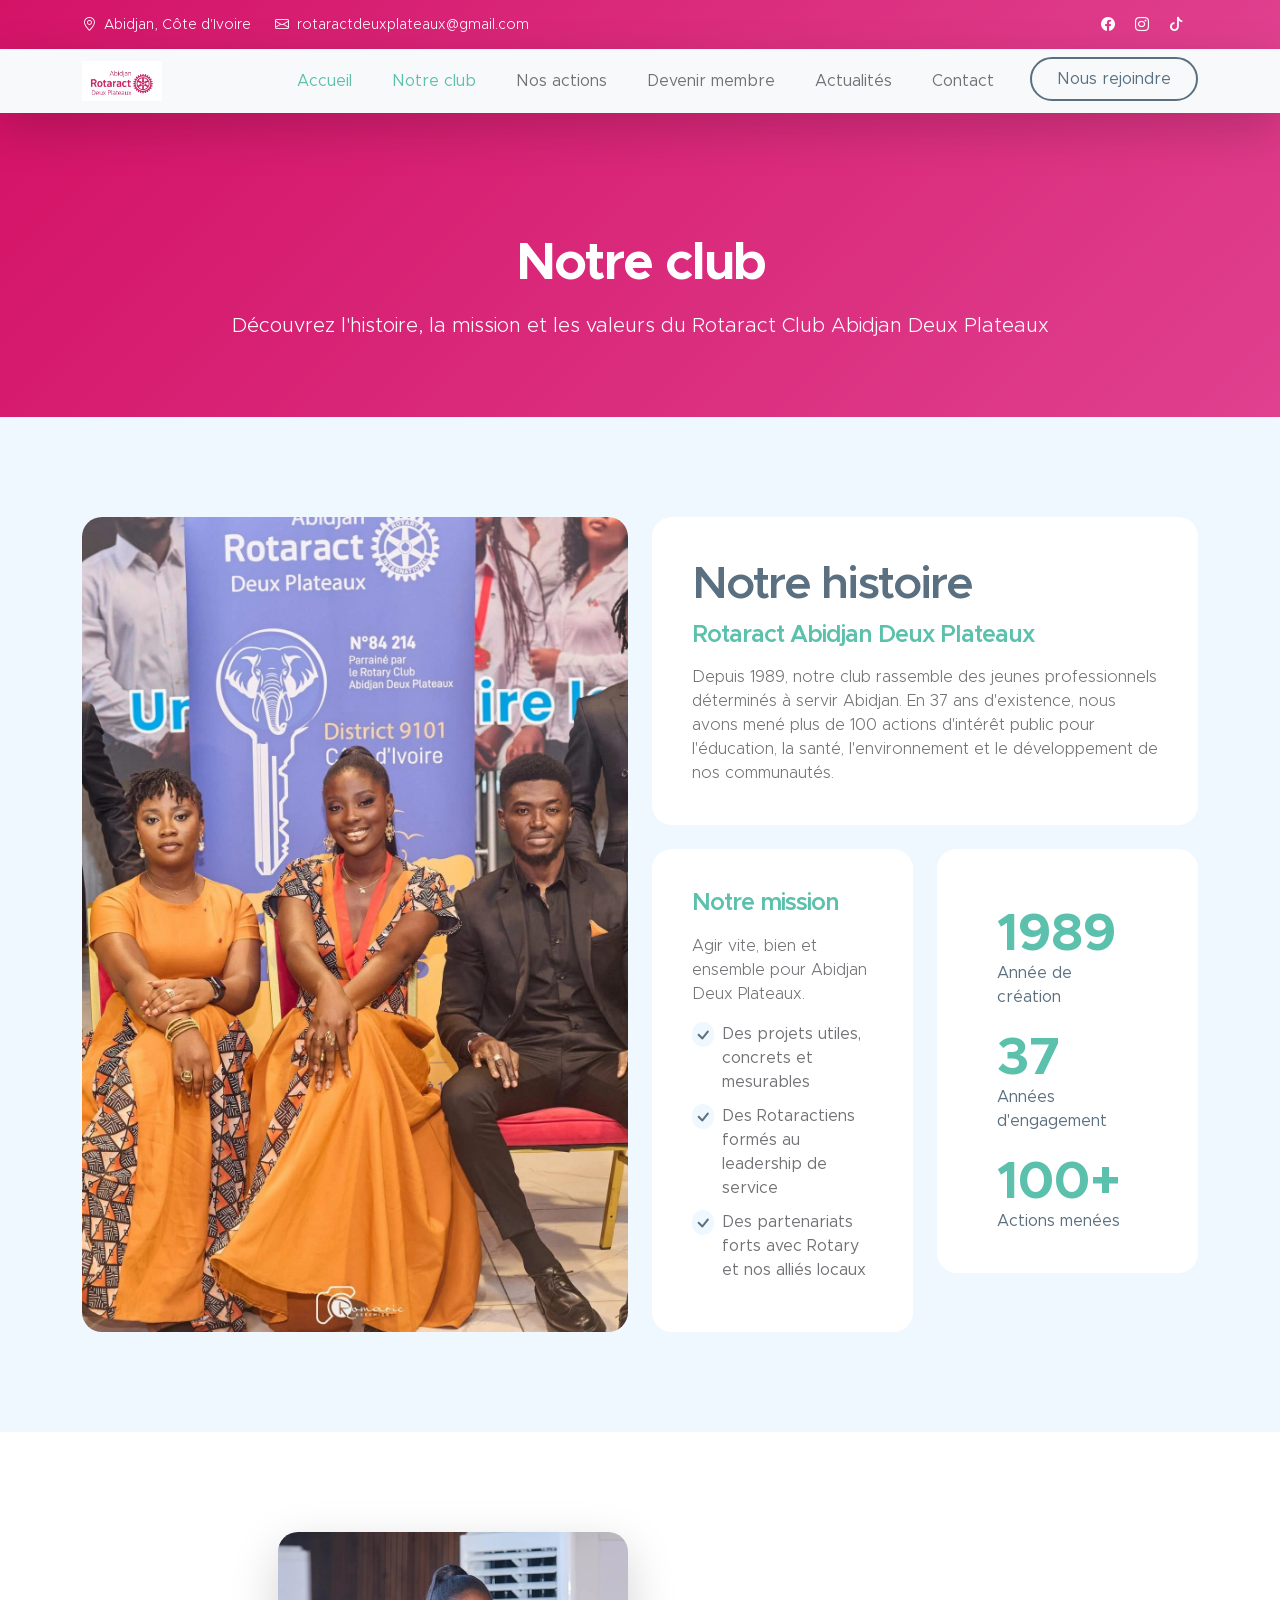
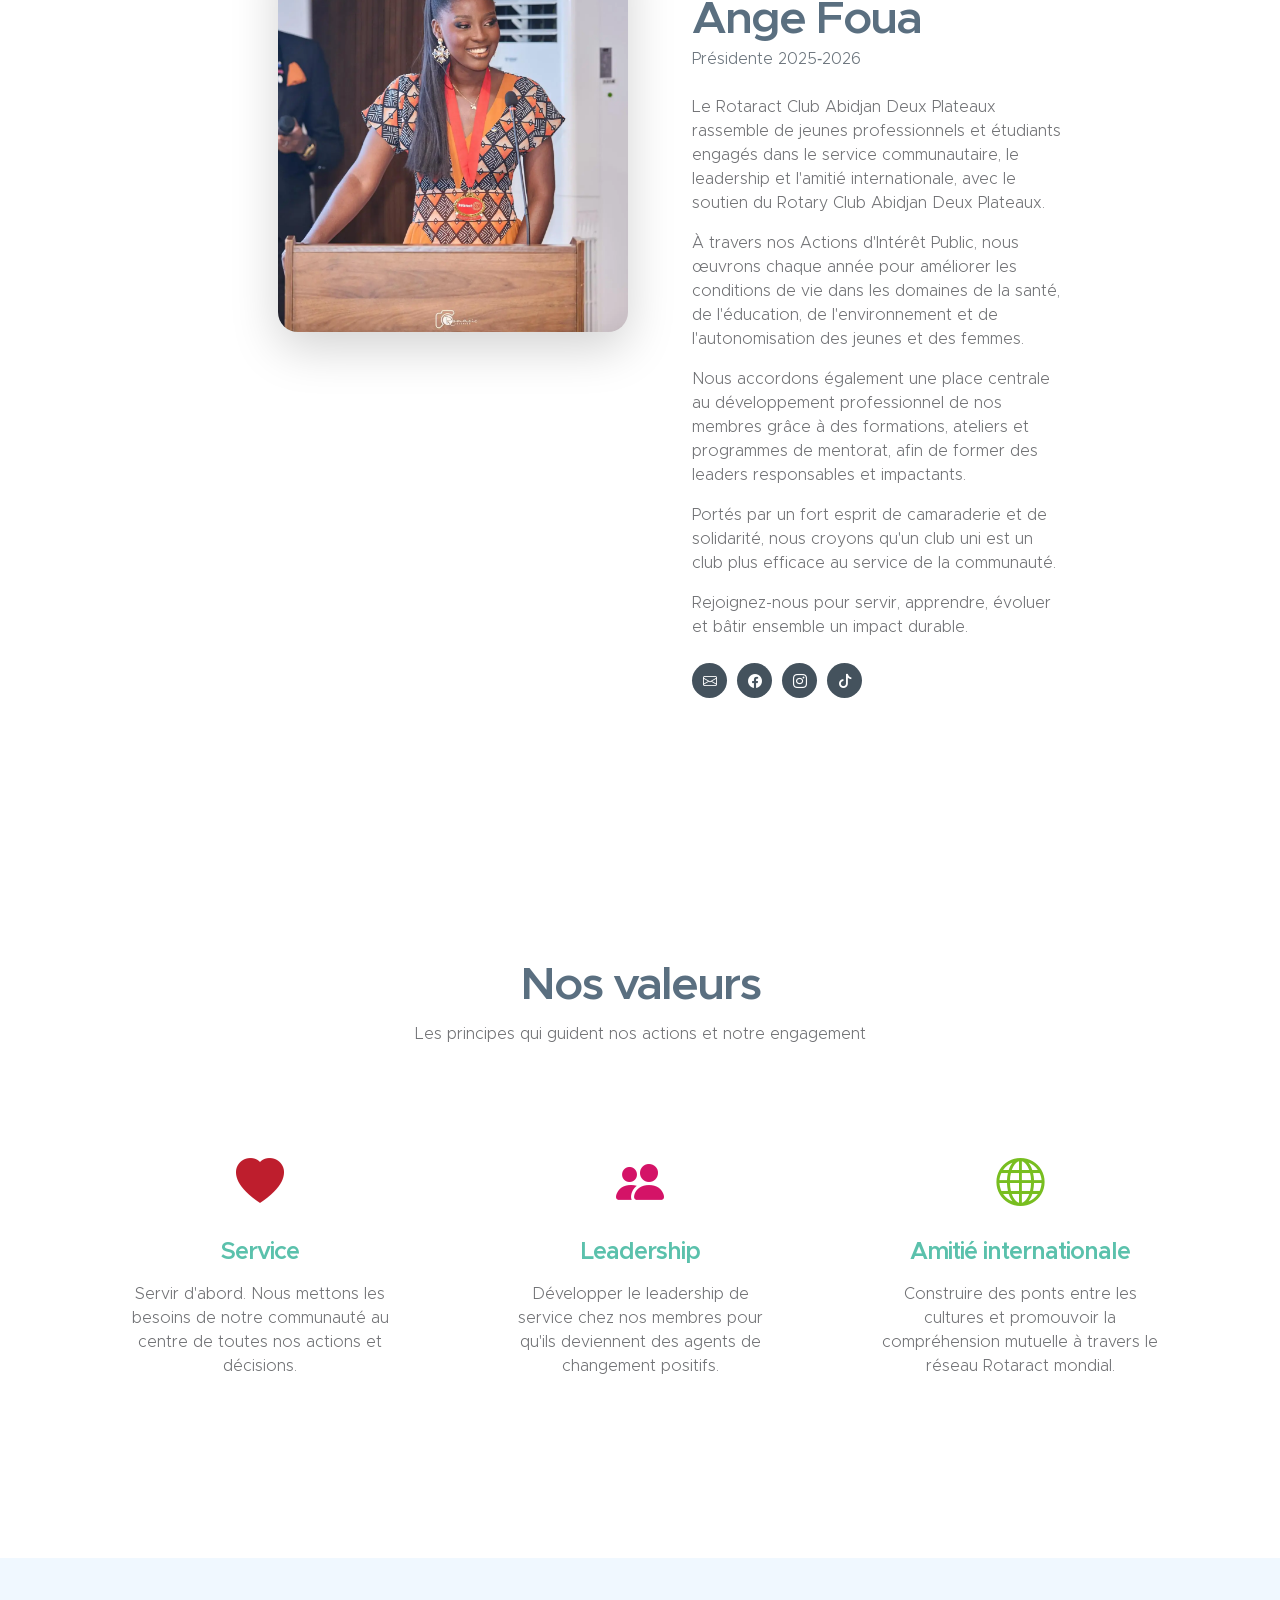
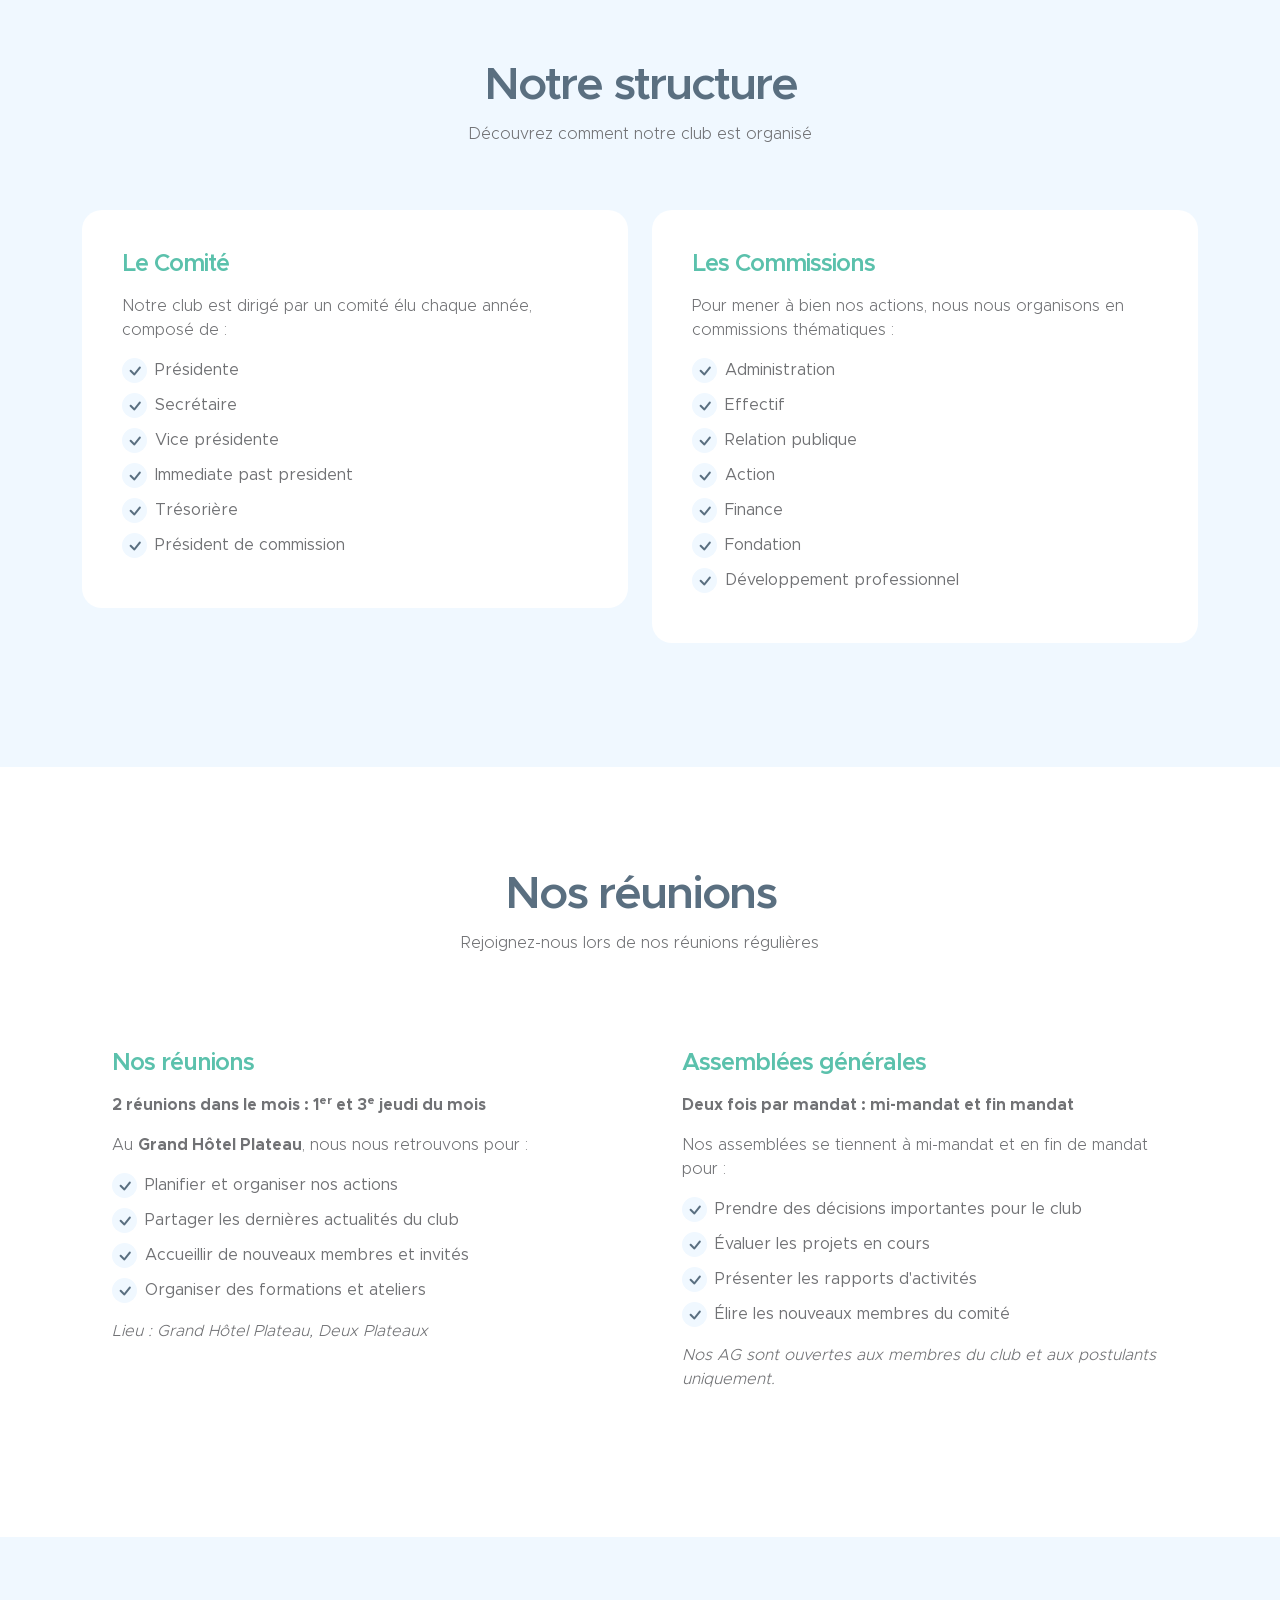
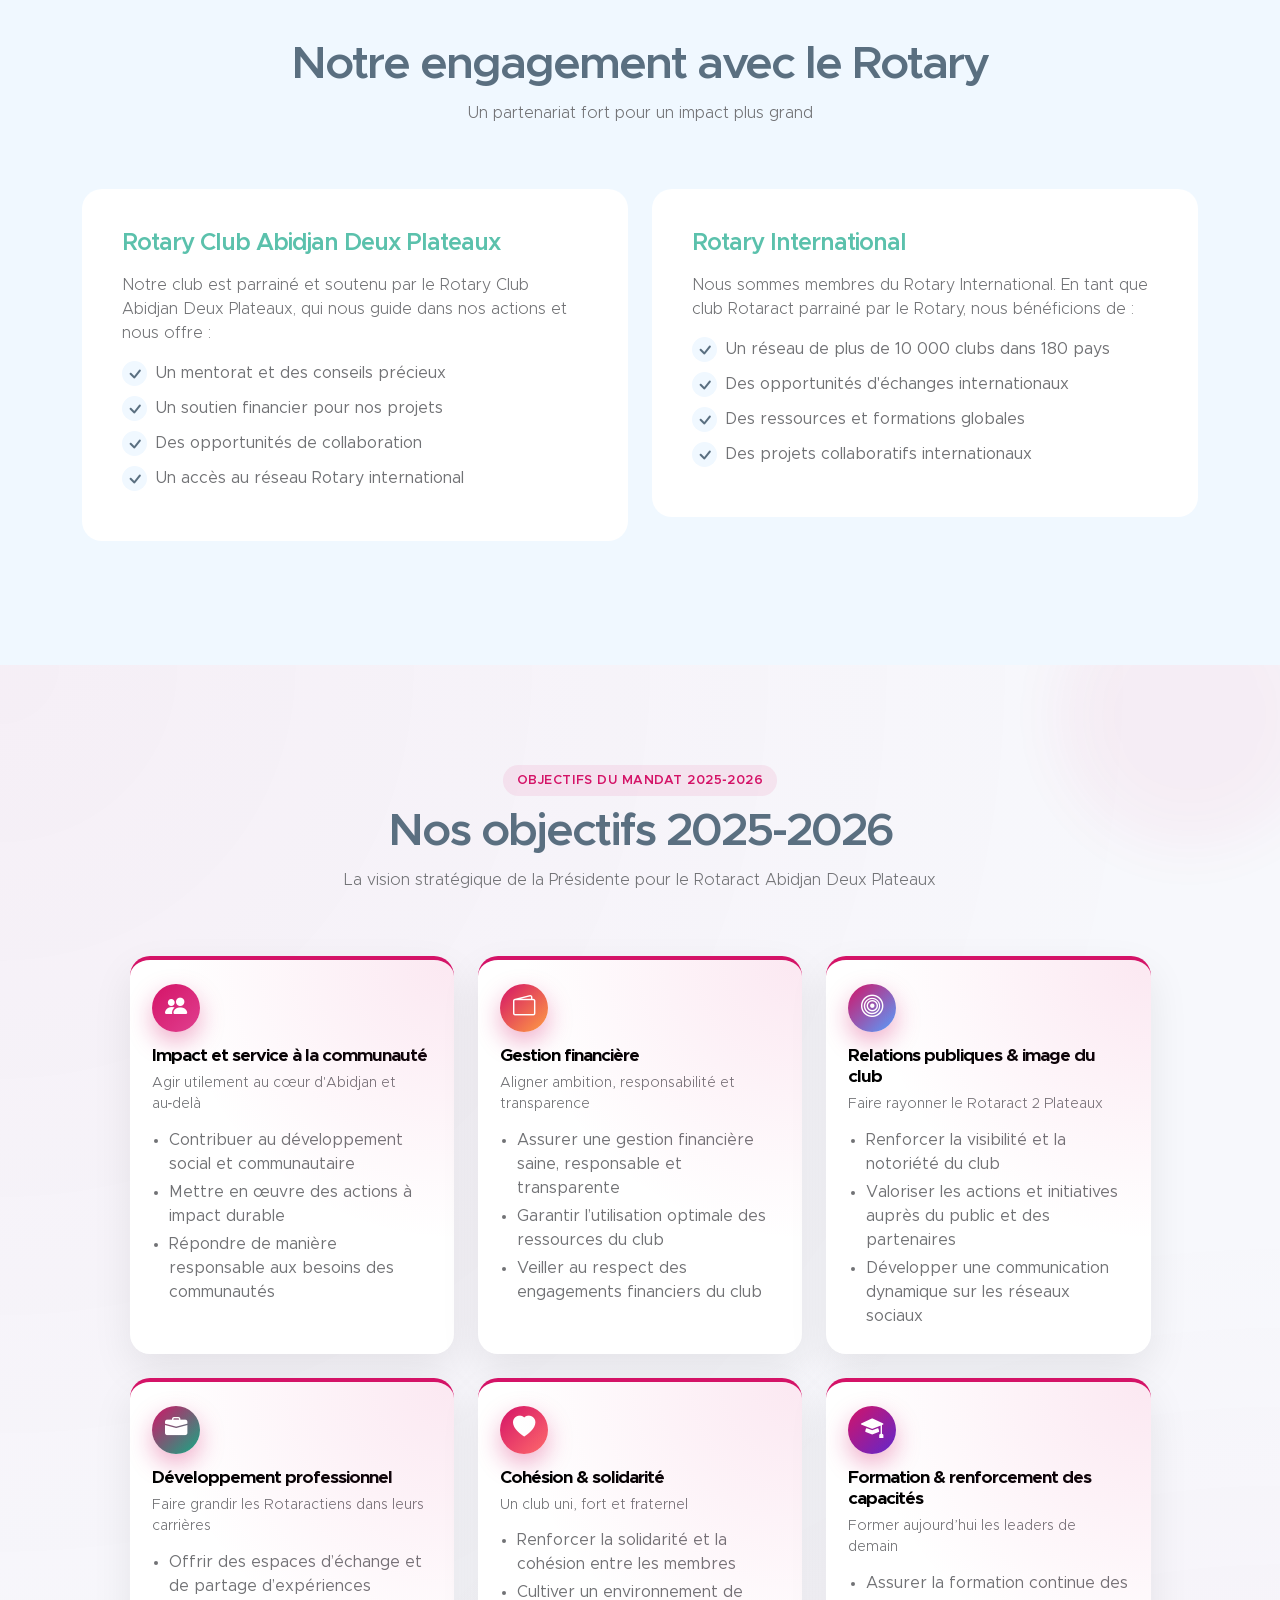
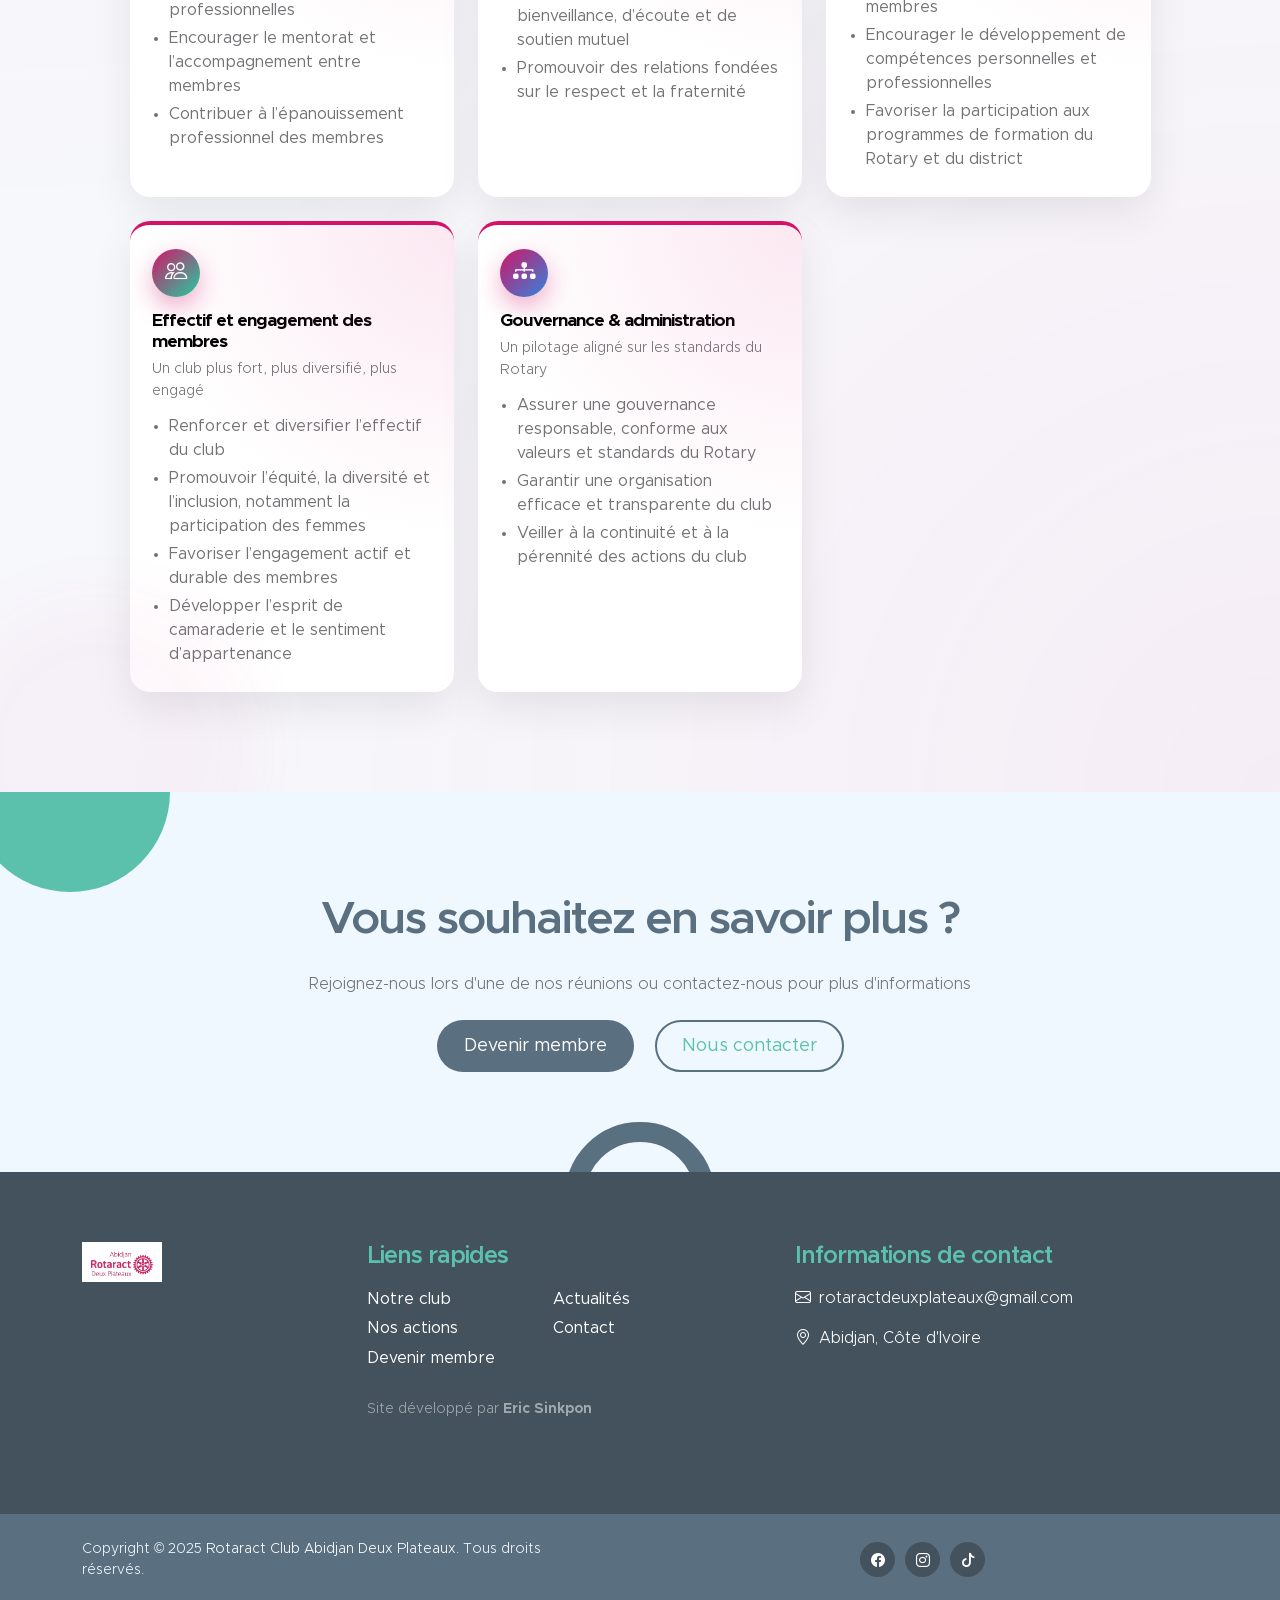
==== commit 261b70a2: "Mise à jour site Rotaract : objectifs, admin, SEO, design" ====
--- a/club.html
+++ b/club.html
@@ -144,7 +144,7 @@
 
                             <h5 class="mb-3">Rotaract Abidjan Deux Plateaux</h5>
 
-                            <p class="mb-0">Depuis 1988, notre club rassemble des jeunes professionnels déterminés à
+                            <p class="mb-0">Depuis 1989, notre club rassemble des jeunes professionnels déterminés à
                                 servir Abidjan. En 37 ans d'existence, nous avons mené plus de 100 actions
                                 d'intérêt public pour l'éducation, la santé, l'environnement et
                                 le développement de nos communautés.</p>
@@ -178,7 +178,7 @@
                                 <div class="custom-text-box d-flex flex-wrap d-lg-block mb-lg-0">
                                     <div class="counter-thumb">
                                         <div class="d-flex">
-                                            <span class="counter-number" data-from="1" data-to="1988"
+                                            <span class="counter-number" data-from="1" data-to="1989"
                                                 data-speed="800"></span>
                                             <span class="counter-number-text"></span>
                                         </div>
